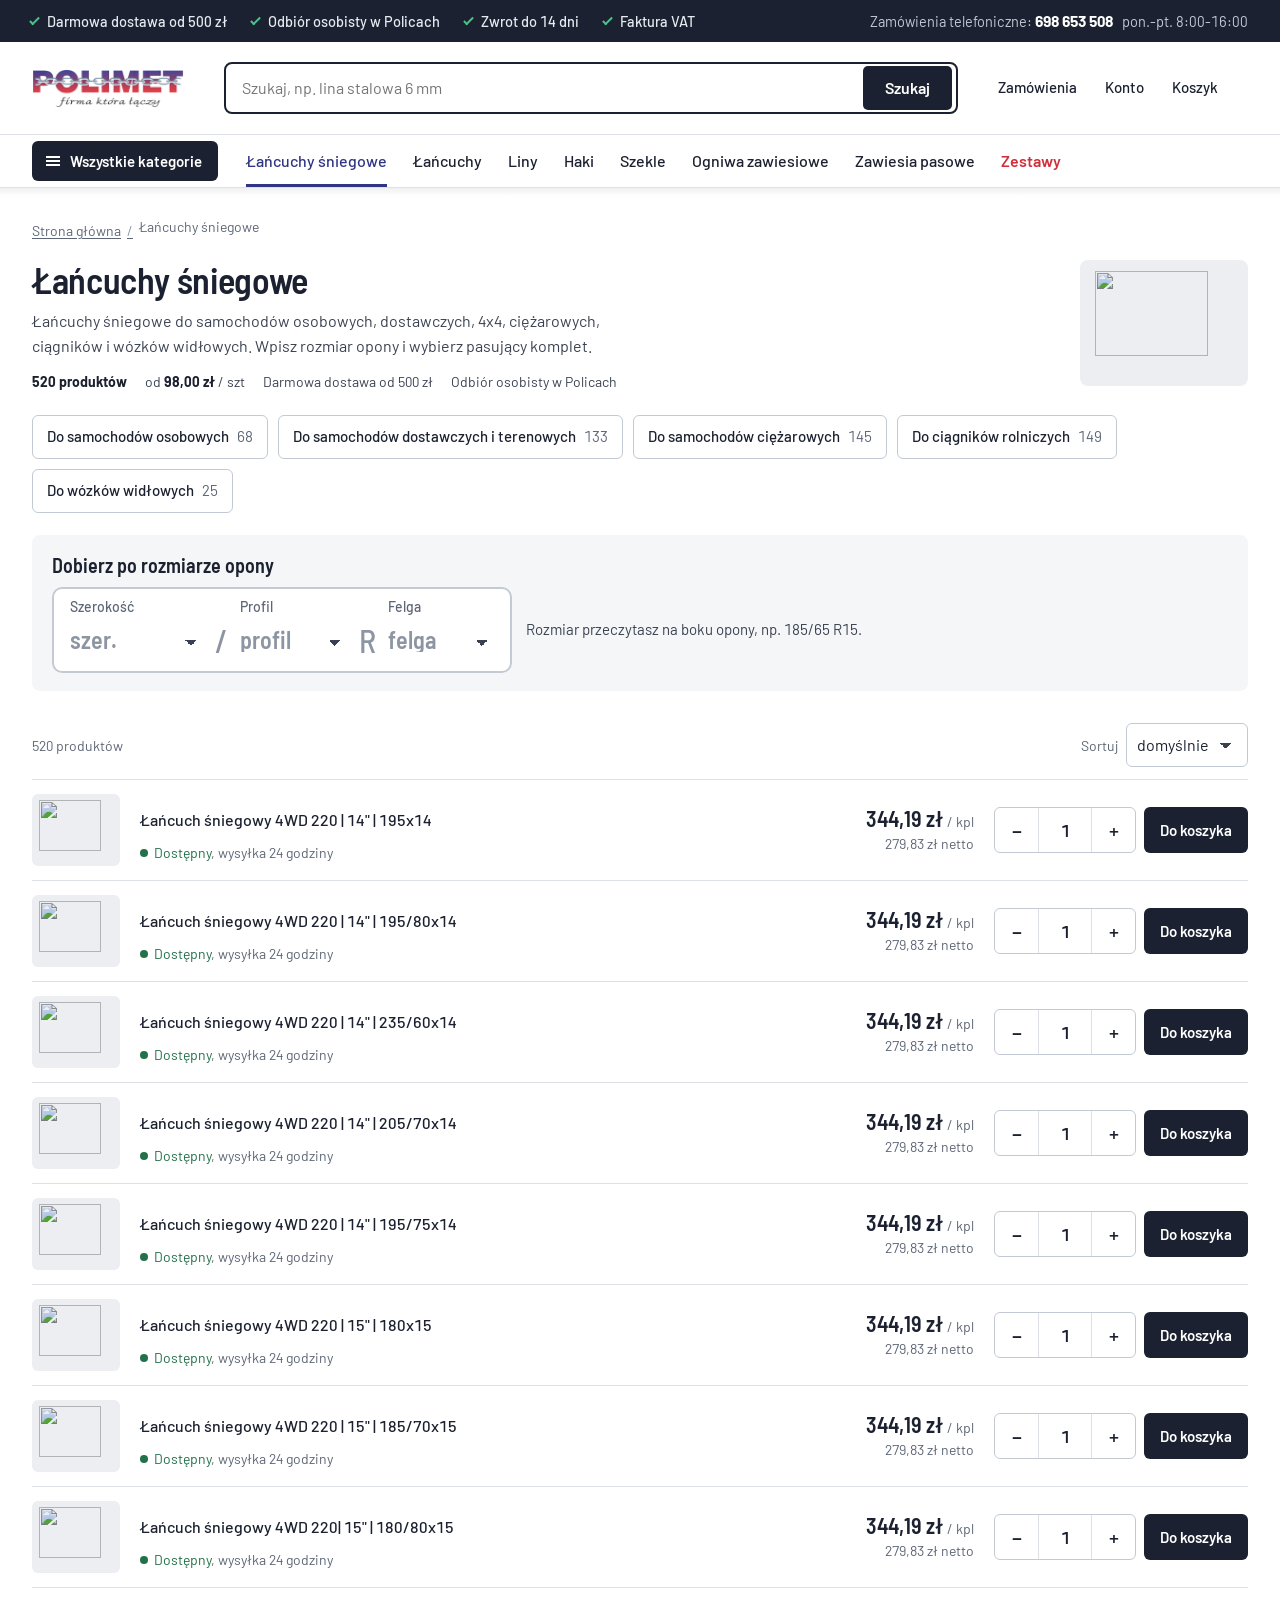
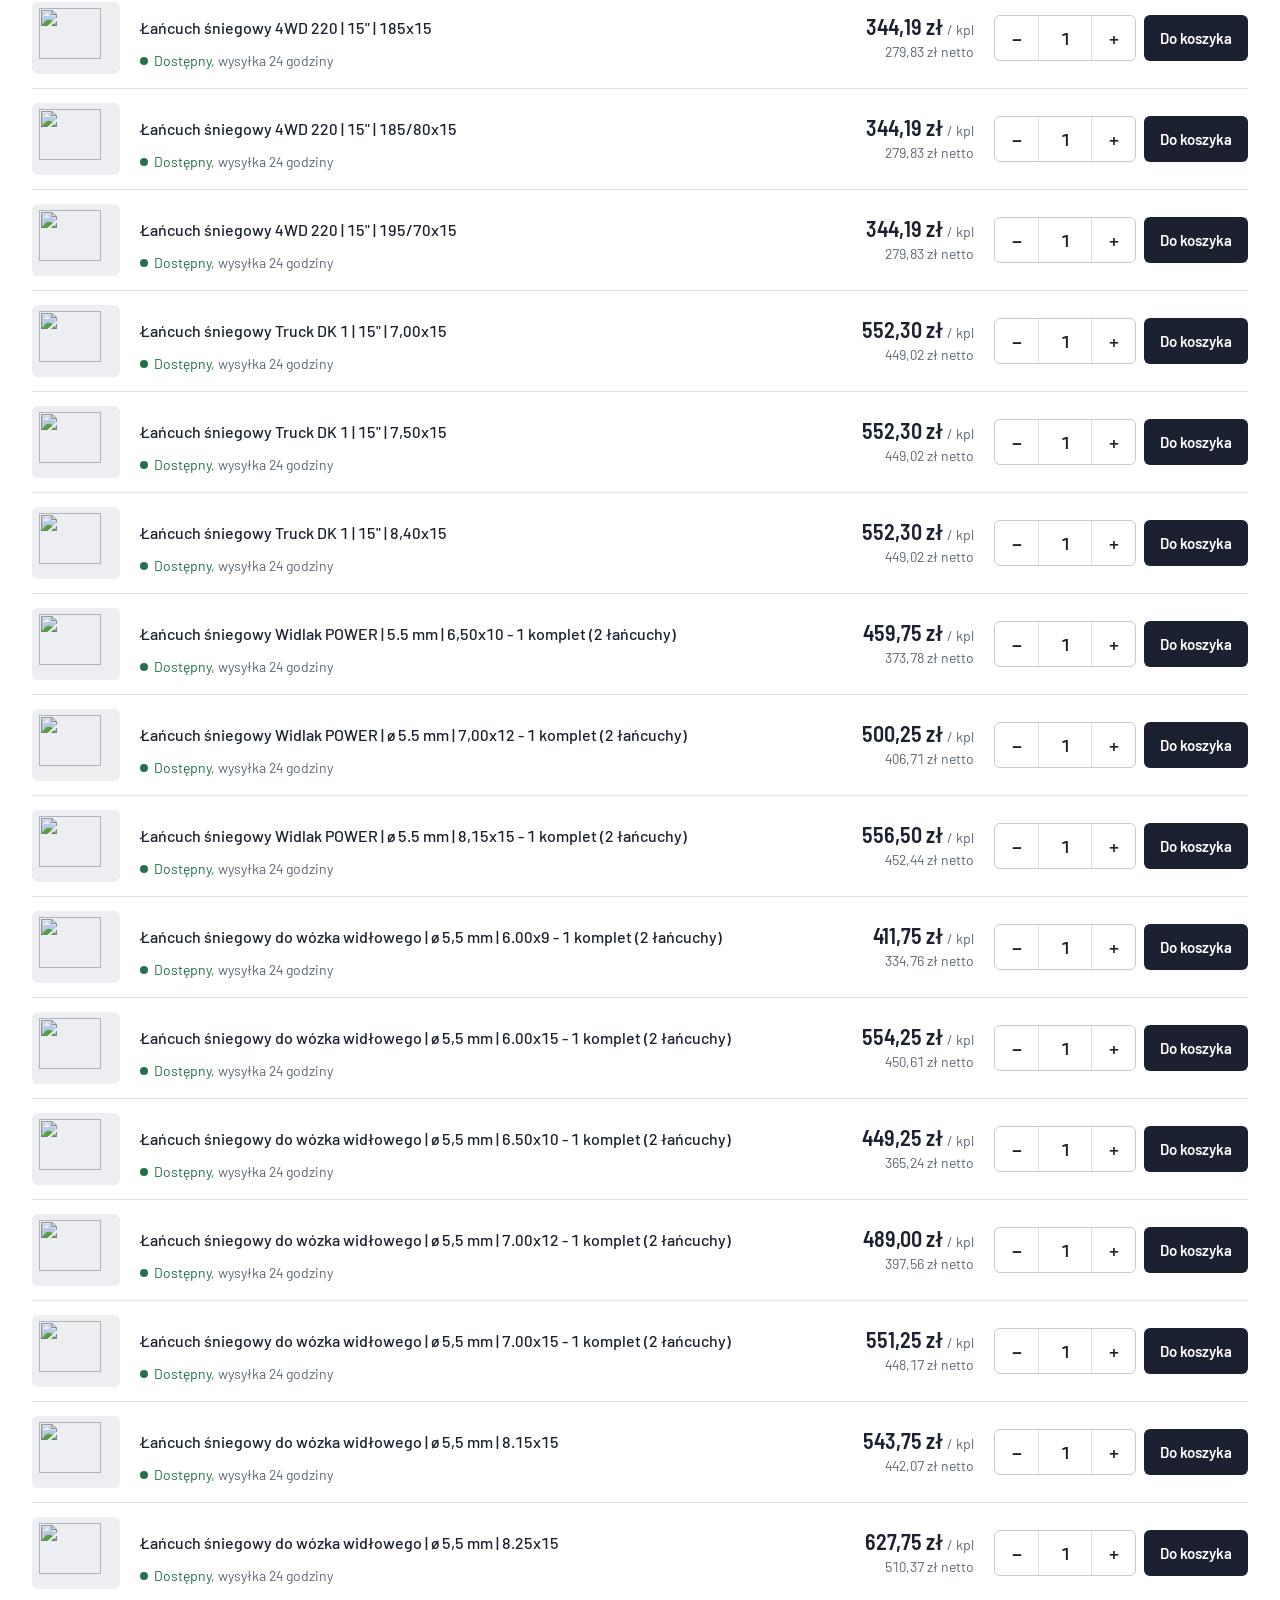
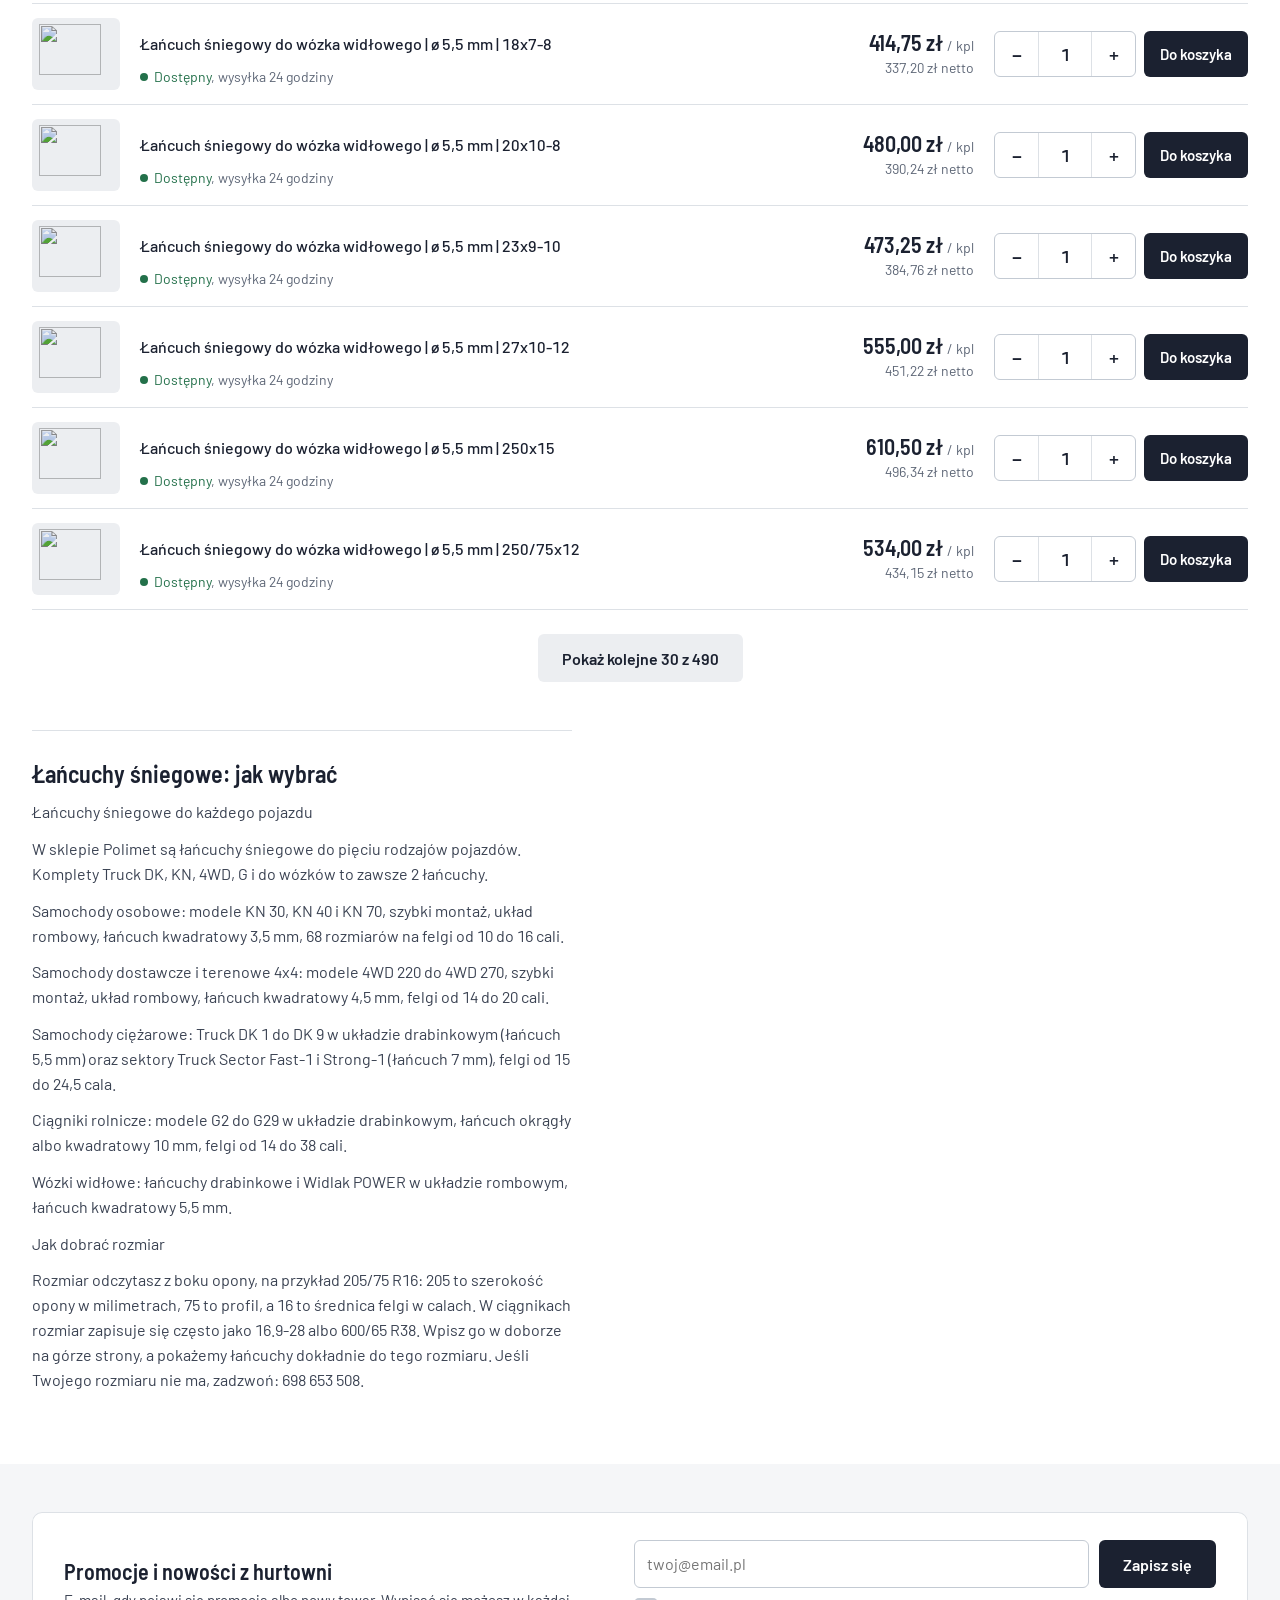
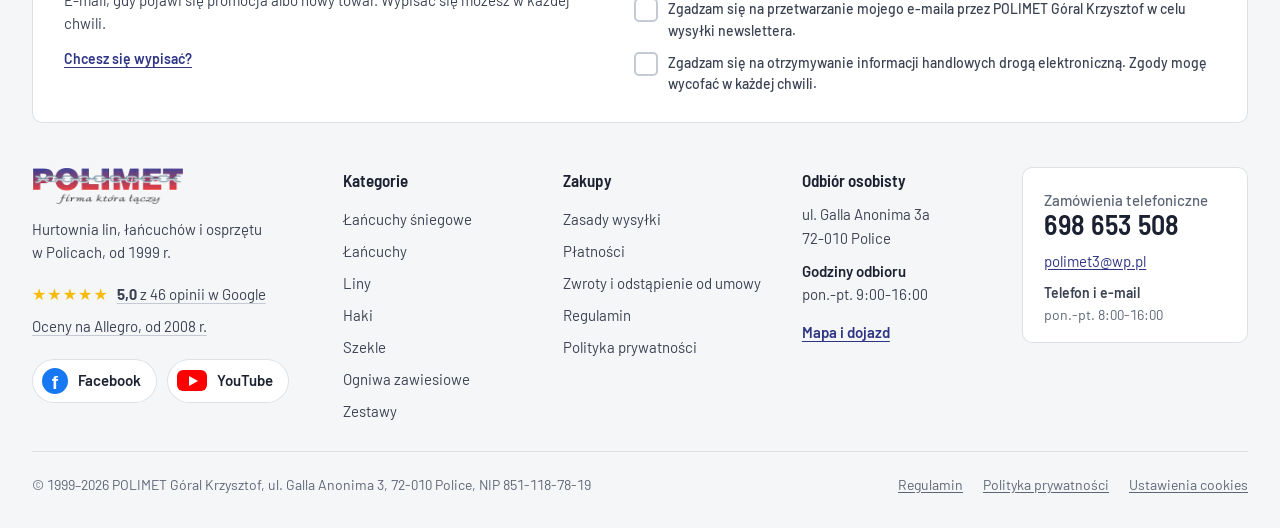
==== kategoria.html @ e0f2eef9 "Projekt nowego wyglądu sklep-polimet.pl do akceptacji" ====
<!doctype html>
<html lang="pl">
<head>
<meta charset="utf-8">
<meta name="viewport" content="width=device-width, initial-scale=1">
<title>Kategoria | Polimet</title>
<meta name="description" content="Kategoria produktów.">
<meta name="robots" content="noindex">
<link rel="preconnect" href="https://fonts.googleapis.com">
<link rel="preconnect" href="https://fonts.gstatic.com" crossorigin>
<link href="https://fonts.googleapis.com/css2?family=Barlow:wght@400;500;600&family=Barlow+Semi+Condensed:wght@500;600&display=swap" rel="stylesheet">
<link rel="stylesheet" href="css/styl.css">
<link rel="icon" href="data:,">
<script src="dane/dane.js"></script>
<script src="dane/opinie.js"></script>
<script src="js/app.js"></script>
</head>
<body class="str-kategoria">
<a class="pomin" href="#tresc">Przejdź do treści</a>
<header class="gora">
<div class="pasek">
  <div class="w pasek__w">
    <ul class="pasek__lista">
      <li>Darmowa dostawa od 500 zł</li>
      <li>Odbiór osobisty w Policach</li>
      <li>Zwrot do 14 dni</li>
      <li>Faktura VAT</li>
    </ul>
    <p class="pasek__tel">Zamówienia telefoniczne: <a href="tel:+48698653508">698 653 508</a> <span>pon.-pt. 8:00-16:00</span></p>
  </div>
</div>
<div class="naglowek">
  <div class="w naglowek__w">
    <a class="logo" href="index.html"><img src="img/logo-polimet.png" alt="Polimet, sklep z Polic" width="152" height="40"></a>
    <form class="szukaj" action="szukaj.html" role="search">
      <label class="ukryte" for="q">Szukaj w sklepie</label>
      <input id="q" name="q" type="search" placeholder="Szukaj, np. lina stalowa 6 mm" autocomplete="off"
        role="combobox" aria-autocomplete="list" aria-expanded="false" aria-controls="podpowiedzi">
      <button type="submit">Szukaj</button>
      <div class="podp" id="podpowiedzi" role="listbox" aria-label="Podpowiedzi" hidden></div>
    </form>
    <nav class="akcje" aria-label="Konto i koszyk">
      <a class="akcje__tel" href="tel:+48698653508">Zadzwoń</a>
      <a href="#" data-demo>Zamówienia</a>
      <a href="#" data-demo>Konto</a>
      <a class="akcje__kosz" href="koszyk.html">Koszyk <span class="licznik" data-licznik hidden>0</span><span class="akcje__suma" data-suma></span></a>
    </nav>
    <button class="menu-przycisk" type="button" aria-expanded="false" aria-controls="menu">Kategorie</button>
  </div>
</div>
<nav class="katpasek" aria-label="Najważniejsze kategorie"><div class="w katpasek__w"><button class="katpasek__wsz" type="button" aria-expanded="false" aria-controls="menu">Wszystkie kategorie</button><ul><li><a href="kategoria.html?id=22" data-kat="22">Łańcuchy śniegowe</a></li><li><a href="kategoria.html?id=1" data-kat="1">Łańcuchy</a></li><li><a href="kategoria.html?id=9" data-kat="9">Liny</a></li><li><a href="kategoria.html?id=16" data-kat="16">Haki</a></li><li><a href="kategoria.html?id=18" data-kat="18">Szekle</a></li><li><a href="kategoria.html?id=28" data-kat="28">Ogniwa zawiesiowe</a></li><li><a href="kategoria.html?id=107" data-kat="107">Zawiesia pasowe</a></li><li><a class="katpasek__zest" href="zestawy.html" data-zestawy>Zestawy</a></li></ul></div></nav>
</header>
<div class="w uklad">
  <nav class="menu" id="menu" aria-label="Kategorie produktów">
    <p class="menu__tytul">Kategorie</p>
    <ul><li><a href="kategoria.html?id=17" data-kat="17">Bloczki linowe</a></li><li><a href="kategoria.html?id=16" data-kat="16">Haki</a></li><li><a href="kategoria.html?id=30" data-kat="30">Karabińczyki</a></li><li><a href="kategoria.html?id=31" data-kat="31">Kausze</a></li><li><a href="kategoria.html?id=42" data-kat="42">Krętliki</a></li><li><a href="kategoria.html?id=9" data-kat="9">Liny</a></li><li><a href="kategoria.html?id=102" data-kat="102">Liny polipropylenowe</a></li><li><a href="kategoria.html?id=1" data-kat="1">Łańcuchy</a></li><li><a href="kategoria.html?id=22" data-kat="22">Łańcuchy śniegowe</a></li><li><a href="kategoria.html?id=41" data-kat="41">Naciągi i napinacze transportowe</a></li><li><a href="kategoria.html?id=114" data-kat="114">Nakrętki i podkładki</a></li><li><a href="kategoria.html?id=64" data-kat="64">Obejmy do huśtawek</a></li><li><a href="kategoria.html?id=29" data-kat="29">Odciągi łańcuchowe</a></li><li><a href="kategoria.html?id=28" data-kat="28">Ogniwa zawiesiowe</a></li><li><a href="kategoria.html?id=53" data-kat="53">Okrętki</a></li><li><a href="kategoria.html?id=108" data-kat="108">Pasy do mocowania ładunków</a></li><li><a href="kategoria.html?id=62" data-kat="62">Spinacze</a></li><li><a href="kategoria.html?id=18" data-kat="18">Szekle</a></li><li><a href="kategoria.html?id=45" data-kat="45">Śruby i nakrętki z uchem</a></li><li><a href="kategoria.html?id=111" data-kat="111">Śruby klasowe</a></li><li><a href="kategoria.html?id=101" data-kat="101">Śruby rzymskie</a></li><li><a href="kategoria.html?id=96" data-kat="96">Tuleje aluminiowe</a></li><li><a href="kategoria.html?id=19" data-kat="19">Zabezpieczenia</a></li><li><a href="kategoria.html?id=20" data-kat="20">Zaciski linowe</a></li><li><a href="kategoria.html?id=107" data-kat="107">Zawiesia pasowe</a></li></ul>
  </nav>
  <main id="tresc" class="glowna">

    <nav class="okr" aria-label="Jesteś tutaj" data-okr></nav>
    <header class="kat-g kat-g--obraz">
      <div><h1 data-h1></h1>
      <p class="kat-g__opis" data-opis-gora></p>
      <p class="kat-g__fakty" data-fakty></p></div>
      <figure class="kat-g__img" data-kat-img hidden></figure>
    </header>
    <ul class="podkat" data-podkat></ul>
    <section class="dobor dobor--kat" data-dobor hidden aria-label="Dobór po rozmiarze opony">
      <p class="dobor__t">Dobierz po rozmiarze opony</p>
      <form class="opona-f opona-f--kat">
        <fieldset class="opona">
            <legend class="ukryte">Rozmiar opony</legend>
            <label class="opona__pole"><span class="opona__et">Szerokość</span><select  data-pole="s"></select></label>
            <span class="opona__sep" aria-hidden="true">/</span>
            <label class="opona__pole"><span class="opona__et">Profil</span><select  data-pole="p"></select></label>
            <span class="opona__sep" aria-hidden="true">R</span>
            <label class="opona__pole"><span class="opona__et">Felga</span><select  data-pole="f"></select></label>
          </fieldset>
        <div class="opona__wynik"><p data-dobor-ile aria-live="polite"></p><button class="btn btn--c" type="button" data-dobor-czysc hidden>Wyczyść rozmiar</button></div>
      </form>
    </section>
    <section class="filtry" data-filtry hidden aria-label="Filtry"></section>
    <div class="narzedzia">
      <p data-ile></p>
      <label>Sortuj <select data-sort>
        <option value="">domyślnie</option><option value="c">cena rosnąco</option><option value="-c">cena malejąco</option><option value="n">nazwa A-Z</option>
      </select></label>
    </div>
    <ul class="wiersze" data-lista></ul>
    <p class="wiecej" data-wiecej hidden><button class="btn btn--c" type="button">Pokaż więcej produktów</button></p>
    <section class="kat-opis" data-opis-dol hidden></section>

  </main>
</div>
<div class="pasek-koszyka" data-pasek-koszyka role="region" aria-label="Szybki zakup" hidden></div>
<script>PMstart();</script>
<footer class="stopka">
  <div class="w">
    <form class="nl" data-newsletter data-tryb="zapisz" novalidate>
      <div class="nl__t"><p class="nl__h">Promocje i nowości z hurtowni</p><p data-nl-opis>E-mail, gdy pojawi się promocja albo nowy towar. Wypisać się możesz w każdej chwili.</p>
        <button class="nl__tryb" type="button" data-nl-tryb>Chcesz się wypisać?</button></div>
      <div class="nl__f"><label class="ukryte" for="nl-email">Adres e-mail</label><input id="nl-email" type="email" name="email" autocomplete="email" placeholder="twoj@email.pl" required><button class="btn btn--s" type="submit">Zapisz się</button>
      <label class="nl__zg"><input type="checkbox" name="zgoda_newsletter_marketing" value="1" required><span>Zgadzam się na przetwarzanie mojego e-maila przez POLIMET Góral Krzysztof w celu wysyłki newslettera.</span></label>
      <label class="nl__zg"><input type="checkbox" name="zgoda_newsletter_info_handlowa" value="1" required><span>Zgadzam się na otrzymywanie informacji handlowych drogą elektroniczną. Zgody mogę wycofać w każdej chwili.</span></label>
      <p class="nl__wynik" data-nl-wynik role="status"></p></div>
    </form>
    <div class="stopka__w">
      <div class="stopka__firma">
        <img src="img/logo-polimet.png" alt="Polimet" width="152" height="40">
        <p>Hurtownia lin, łańcuchów i osprzętu w Policach, od 1999 r.</p>
        <a class="stopka__oc" href="https://www.google.com/maps?cid=14561847575084938255"><span class="op-gw" aria-hidden="true">★★★★★</span><span><b>5,0</b> z 46 opinii w Google</span></a>
        <a class="stopka__oc" href="https://allegro.pl/uzytkownik/polimet-police/oceny"><span>Oceny na Allegro, od 2008 r.</span></a>
        <ul class="social" aria-label="Polimet w mediach społecznościowych">
          <li><a class="social__a social__a--fb" href="https://www.facebook.com/Polimet1" target="_blank" rel="noopener"><span class="social__ik" aria-hidden="true">f</span>Facebook</a></li>
          <li><a class="social__a social__a--yt" href="https://www.youtube.com/channel/UCraJZ-bznx1qrCGjzczqj8Q" target="_blank" rel="noopener"><span class="social__ik" aria-hidden="true"></span>YouTube</a></li>
        </ul>
      </div>
      <nav class="stopka__kol" aria-label="Kategorie w stopce">
        <p class="stopka__tytul">Kategorie</p>
        <ul><li><a href="kategoria.html?id=22">Łańcuchy śniegowe</a></li><li><a href="kategoria.html?id=1">Łańcuchy</a></li><li><a href="kategoria.html?id=9">Liny</a></li><li><a href="kategoria.html?id=16">Haki</a></li><li><a href="kategoria.html?id=18">Szekle</a></li><li><a href="kategoria.html?id=28">Ogniwa zawiesiowe</a></li><li><a href="zestawy.html">Zestawy</a></li></ul>
      </nav>
      <nav class="stopka__kol" aria-label="Informacje o zakupach">
        <p class="stopka__tytul">Zakupy</p>
        <ul><li><a href="strona.html?id=16">Zasady wysyłki</a></li><li><a href="strona.html?id=19">Płatności</a></li>
        <li><a href="strona.html?id=22">Zwroty i odstąpienie od umowy</a></li><li><a href="#" data-demo>Regulamin</a></li><li><a href="#" data-demo>Polityka prywatności</a></li></ul>
      </nav>
      <div class="stopka__kol">
        <p class="stopka__tytul">Odbiór osobisty</p>
        <p>ul. Galla Anonima 3a<br>72-010 Police</p>
        <p><span class="stopka__et">Godziny odbioru</span><br>pon.-pt. 9:00-16:00</p>
        <p><a class="stopka__mapa" href="https://www.google.com/maps?cid=14561847575084938255">Mapa i dojazd</a></p>
      </div>
      <div class="stopka__kontakt">
        <p class="stopka__tytul">Zamówienia telefoniczne</p>
        <a class="stopka__tel" href="tel:+48698653508">698 653 508</a>
        <a class="stopka__mail" href="mailto:polimet3@wp.pl">polimet3@wp.pl</a>
        <p><span class="stopka__et">Telefon i e-mail</span><br><span class="nw">pon.-pt. 8:00-16:00</span></p>
      </div>
    </div>
    <div class="stopka__dol">
      <p>© 1999–2026 POLIMET Góral Krzysztof, ul. Galla Anonima 3, 72-010 Police, NIP 851-118-78-19</p>
      <ul><li><a href="#" data-demo>Regulamin</a></li><li><a href="#" data-demo>Polityka prywatności</a></li><li><a href="#" data-demo>Ustawienia cookies</a></li></ul>
    </div>
  </div>
</footer>
</body>
</html>
---- css/styl.css ----
/* Polimet: projekt nowego wyglądu (8.11.2026). Kierunek z projektu 3.11: stal, indygo i czerwień z logo, Barlow. */
/* zapasowe kroje z metrykami Barlow (zmierzone canvas measureText 8.11: Barlow/Arial 0,947 na zdaniach, Semi Condensed 600/Arial 0,8107,
   asc 100 / desc 20): tekst nie zmienia szerokości przy podmianie fontu (CLS) */
@font-face{font-family:'Barlow Zapas';src:local('Arial'),local('Helvetica');size-adjust:94.7%;ascent-override:105.6%;descent-override:21.1%;line-gap-override:0%}
@font-face{font-family:'Barlow Semi Zapas';src:local('Arial Bold'),local('Arial'),local('Helvetica');font-weight:500 700;size-adjust:81.07%;ascent-override:123.35%;descent-override:24.67%;line-gap-override:0%}
:root{
  --stal:#1b2130;--grafit:#3a4252;--szary:#5d6676;--szary2:#8d95a3;
  --cynk:#eceef1;--cynk2:#f5f6f8;--rysa:#dde1e6;--pole:#c3cad3;
  --indygo:#2f3584;--indygo2:#e9eaf5;--czerwien:#cf2f3b;--ok:#23704a;
  --f:'Barlow','Barlow Zapas',system-ui,sans-serif;--t:'Barlow Semi Condensed','Barlow Semi Zapas','Barlow',sans-serif;
  --szer:1280px;--r:6px;
}
*,*::before,*::after{box-sizing:border-box}
[hidden]:not(.licznik){display:none!important}
html{-webkit-text-size-adjust:100%}
body{margin:0;background:#fff;color:var(--stal);font:16px/1.55 var(--f);font-variant-numeric:tabular-nums}
img{max-width:100%;height:auto;display:block}
a{color:var(--indygo);text-underline-offset:2px}
h1,h2,h3,p,ul,ol,figure{margin:0}
ul,ol{padding:0;list-style:none}
button,input,select,textarea{font:inherit;color:inherit}
:focus-visible{outline:3px solid var(--indygo);outline-offset:2px}
.ukryte{position:absolute;width:1px;height:1px;overflow:hidden;clip:rect(0 0 0 0);white-space:nowrap}
.pomin{position:absolute;left:-9999px;top:8px;background:var(--stal);color:#fff;padding:10px 14px;border-radius:var(--r);z-index:30}
.pomin:focus{left:16px}
.w{max-width:var(--szer);margin:0 auto;padding:0 32px}

/* przyciski i pola */
.btn{display:inline-flex;align-items:center;justify-content:center;gap:8px;min-height:48px;padding:0 24px;border:0;border-radius:var(--r);
  font-weight:600;font-size:16px;line-height:1.2;text-decoration:none;cursor:pointer;white-space:nowrap}
.btn--k{background:var(--czerwien);color:#fff}
.btn--s{background:var(--stal);color:#fff}
.btn--c{background:var(--cynk);color:var(--stal)}
.btn--szer{width:100%}
.btn[disabled]{opacity:.5;cursor:not-allowed}
select,input[type=text],input[type=email],input[type=tel],input[type=number],input[type=search],textarea{
  width:100%;min-height:46px;padding:10px 12px;border:1px solid var(--pole);border-radius:var(--r);background:#fff}
textarea{min-height:96px;resize:vertical}
label{display:block;font-size:14px;font-weight:500;color:var(--grafit)}
label > select,label > input,label > textarea{margin-top:6px;color:var(--stal);font-size:16px;font-weight:400}
.h2{font:600 30px/1.1 var(--t);letter-spacing:-.005em}
.cena{font:600 22px/1.1 var(--t);white-space:nowrap}
.cena small{font:400 14px var(--f);color:var(--szary);margin-left:4px}

/* pasek informacji */
.pasek{background:var(--cynk2);font-size:14px;color:var(--szary)}
.pasek__w{display:flex;justify-content:space-between;gap:24px;padding-top:9px;padding-bottom:9px}
.pasek__lista{display:flex;gap:28px}
.pasek__lista li:first-child::before{content:"";display:inline-block;width:7px;height:7px;margin-right:8px;border-radius:50%;background:var(--ok);vertical-align:1px}
.pasek__tel a{color:var(--stal);font-weight:600;text-decoration:none}
.pasek__tel span{margin-left:6px}

/* nagłówek */
.naglowek{border-bottom:1px solid var(--rysa)}
.naglowek__w{display:grid;grid-template-columns:auto 1fr auto;gap:40px;align-items:center;padding-top:20px;padding-bottom:20px}
.logo img{width:152px;height:auto}
.szukaj{position:relative;display:flex;align-items:center;height:52px;padding:4px;border:2px solid var(--stal);border-radius:8px}
.szukaj input{flex:1;border:0;min-height:44px;padding:0 12px;background:transparent}
.szukaj input:focus-visible{outline:3px solid var(--indygo);outline-offset:0;border-radius:4px}
.szukaj:focus-within{border-color:var(--indygo)}
.szukaj button{height:44px;padding:0 22px;border:0;border-radius:5px;background:var(--stal);color:#fff;font-weight:600;cursor:pointer}
.akcje{display:flex;gap:28px;align-items:center;font-size:15px;font-weight:500}
.akcje a{display:inline-flex;align-items:center;min-height:44px;color:var(--stal);text-decoration:none}
.akcje__kosz{display:inline-flex;align-items:center;gap:8px}
.akcje__suma{font-weight:600;font-variant-numeric:tabular-nums}
.akcje__suma:empty{display:none}
.licznik[hidden]{display:inline-grid;visibility:hidden}
.licznik{display:inline-grid;place-items:center;min-width:22px;height:22px;padding:0 6px;border-radius:11px;background:var(--czerwien);color:#fff;font-size:12px;font-weight:600}
.menu-przycisk{display:none}
.akcje .akcje__tel{display:none}

/* układ z menu kategorii */
.uklad{display:grid;grid-template-columns:232px 1fr;gap:44px;padding-top:32px;padding-bottom:72px}
.bez-menu .uklad{grid-template-columns:1fr}
.bez-menu .menu,.bez-menu .menu-przycisk{display:none!important}
.menu__tytul{font:600 20px var(--t);margin-bottom:10px}
.menu li a{display:block;padding:8px 0;border-bottom:1px solid var(--rysa);color:var(--grafit);text-decoration:none;font-size:15px;line-height:1.3}
.menu li a[aria-current]{color:var(--indygo);font-weight:600}
.glowna{min-width:0}

/* strona główna */
.dobor{margin-top:32px;padding:24px;border-radius:8px;background:var(--cynk2)}
.dobor__t{font:600 22px/1.2 var(--t);margin-bottom:16px}
.dobor__pom{margin-top:12px;font-size:14px;color:var(--szary)}
.dobor--kat{margin:0 0 20px;padding:16px 20px}
.sek{margin-top:56px}
.sek .h2{margin-bottom:22px}
.sek__g{display:flex;justify-content:space-between;align-items:baseline}
.kafle{display:grid;grid-template-columns:repeat(4,1fr);gap:20px}
.kafel{display:block;color:var(--stal);text-decoration:none}
.kafel__img{display:grid;place-items:center;aspect-ratio:4/3;border-radius:var(--r);background:var(--cynk);overflow:hidden}
.kafel__img img{width:76%;height:76%;object-fit:contain;mix-blend-mode:multiply}
.kafel b{display:block;margin-top:10px;font-weight:600;line-height:1.3}
.kafel span{font-size:14px;color:var(--szary)}

/* karty produktów (polecane) */
.karty{display:grid;grid-template-columns:repeat(3,1fr);gap:24px}
.kp{display:flex;flex-direction:column;height:100%}
.kp__img{display:grid;place-items:center;aspect-ratio:4/3;border-radius:var(--r);background:var(--cynk);overflow:hidden}
.kp__img img{width:76%;height:76%;object-fit:contain;mix-blend-mode:multiply}
.kp__kat{margin-top:12px;font-size:14px;color:var(--szary)}
.kp__n{display:block;margin-top:2px;color:var(--stal);font-weight:500;line-height:1.35;text-decoration:none}
.kp__dol{display:flex;justify-content:space-between;align-items:center;gap:12px;margin-top:auto;padding-top:14px}
.kp .btn{min-height:44px;padding:0 16px;font-size:15px}

/* okruszki, nagłówek kategorii */
.okr{display:flex;flex-wrap:wrap;gap:6px;margin-bottom:14px;font-size:14px;color:var(--szary)}
.okr a{display:inline-block;padding:4px 0;color:var(--szary)}
.okr > *:not(:last-child)::after{content:"/";margin-left:6px;color:var(--szary2)}
.kat-g h1{font:600 36px/1.1 var(--t);letter-spacing:-.01em}
.kat-g__opis{margin-top:10px;color:var(--grafit);max-width:66ch}
.podkat{display:flex;flex-wrap:wrap;gap:10px;margin:22px 0}
.podkat a{display:inline-flex;align-items:center;gap:8px;min-height:44px;padding:0 14px;border:1px solid var(--pole);border-radius:var(--r);color:var(--stal);text-decoration:none;font-size:15px;font-weight:500}
.podkat a span{color:var(--szary);font-weight:400}
.podkat a[aria-current]{background:var(--stal);border-color:var(--stal);color:#fff}
.podkat a[aria-current] span{color:#c9ced8}
.narzedzia{display:flex;justify-content:space-between;align-items:center;gap:16px;padding:12px 0;border-bottom:1px solid var(--rysa);font-size:14px;color:var(--szary)}
.narzedzia label{display:flex;align-items:center;gap:8px;font-weight:400;color:var(--szary)}
.narzedzia select{width:auto;min-height:44px;margin:0;padding:6px 10px;font-size:16px}

/* lista produktów w wierszach: zdjęcie, nazwa, cena, ilość, koszyk */
.wiersz{display:grid;grid-template-columns:88px 1fr auto auto;gap:20px;align-items:center;padding:14px 0;border-bottom:1px solid var(--rysa)}
.wiersz__img{display:grid;place-items:center;width:88px;height:72px;border-radius:var(--r);background:var(--cynk);overflow:hidden}
.wiersz__img img{width:84%;height:84%;object-fit:contain;mix-blend-mode:multiply}
.wiersz__n{display:flex;align-items:center;min-height:44px;padding:0;color:var(--stal);font-weight:500;line-height:1.35;text-decoration:none}
.wiersz__m{margin-top:0;font-size:14px;color:var(--szary)}
.wiersz__m .ok{color:var(--ok)}
.w-kosz{display:block;font-size:14px;font-weight:600;color:var(--indygo)}
.w-kosz:empty{display:none}
.wiersz__c{text-align:right}
.wiersz__c .netto{display:block;font-size:14px;color:var(--szary)}
.dodaj{display:flex;gap:8px}
.dodaj input{width:72px;min-height:42px;text-align:center}
.dodaj .btn{min-height:44px;padding:0 16px;font-size:15px}
.pusto{padding:40px 0;color:var(--grafit)}
.pusto--duze{max-width:640px;padding:48px 0 80px}
.pusto--duze h1{margin-bottom:12px;line-height:1.15}
.pusto--duze a[href^="tel"]{white-space:nowrap}
.pusto--duze p{color:var(--grafit)}
.pusto--duze p + p{margin-top:24px}
.wiecej{margin-top:24px;text-align:center}
.kat-opis{margin-top:48px;padding-top:28px;border-top:1px solid var(--rysa);color:var(--grafit);max-width:60ch}
.kat-opis h2{font:600 24px var(--t);color:var(--stal);margin-bottom:12px}
.kat-opis p+p{margin-top:12px}

/* karta produktu */
.karta{display:grid;grid-template-columns:minmax(0,1fr) 380px;grid-template-areas:'t k' 'i k' 'd k';column-gap:48px;align-items:start}
.karta__tyt{grid-area:t}
.karta__img{grid-area:i;margin-top:20px}
.karta__det{grid-area:d}
.karta__rozm{margin-top:56px}
.karta .kup{grid-area:k;grid-row:1/4}
.karta__img{display:grid;place-items:center;aspect-ratio:1;border-radius:8px;background:var(--cynk);overflow:hidden}
.karta__img img{width:80%;height:80%;object-fit:contain;mix-blend-mode:multiply}
.karta h1{font:600 32px/1.12 var(--t);letter-spacing:-.005em}
.karta__kod{margin-top:6px;font-size:14px;color:var(--szary)}
.kup{position:sticky;top:20px;padding:24px;border:1px solid var(--rysa);border-radius:8px}
.kup .cena{font-size:34px}
.kup__netto{margin-top:2px;font-size:14px;color:var(--szary)}
.kup__dost{margin-top:14px;font-size:15px}
.kup__dost .ok{color:var(--ok);font-weight:600}
.kup__ilosc{display:grid;grid-template-columns:120px 1fr;gap:10px;margin-top:18px}
.kup__ilosc input{text-align:center;min-height:52px;font-size:18px}
.kup__ilosc .btn{min-height:52px}
.kup__info{margin-top:20px;border-top:1px solid var(--rysa)}
.kup__info li{padding:12px 0;border-bottom:1px solid var(--rysa);font-size:14px;color:var(--grafit)}
.kup__info b{display:block;color:var(--stal);font-size:15px}
.dodano{margin-top:12px;padding:10px 12px;border-radius:var(--r);background:#e7f2ec;color:var(--ok);font-size:14px;font-weight:500}
.dodano a{color:var(--ok);font-weight:600}
.blok{margin-top:36px}
.blok h2{font:600 24px var(--t);margin-bottom:14px}
.param{width:100%;border-collapse:collapse;font-size:15px}
.param th,.param td{padding:10px 12px;border-bottom:1px solid var(--rysa);text-align:left;vertical-align:top}
.param th{width:40%;font-weight:500;color:var(--szary);background:var(--cynk2)}
.opis p{max-width:60ch}
.opis p+p{margin-top:10px}
.rozm{width:100%;border-collapse:collapse;font-size:15px}
.rozm th{padding:8px 12px;text-align:left;font-size:14px;font-weight:500;color:var(--szary);border-bottom:1px solid var(--rysa)}
.rozm td{padding:10px 12px;border-bottom:1px solid var(--rysa)}
.rozm td a{display:inline-flex;align-items:center;min-height:44px}
.rozm td:last-child,.rozm th:last-child{text-align:right;white-space:nowrap}
.rozm tr[aria-current] td{background:var(--indygo2);font-weight:600}

/* koszyk i zamówienie */
.koszyk,.zam{display:grid;grid-template-columns:minmax(0,1fr) 380px;gap:40px;align-items:start;margin-top:24px}
.poz{display:grid;grid-template-columns:88px 1fr auto auto auto;gap:18px;align-items:center;padding:16px 0;border-bottom:1px solid var(--rysa)}
.poz:first-child{border-top:1px solid var(--rysa)}
.poz input{width:76px;text-align:center}
.poz__usun{min-height:44px;border:0;background:none;color:var(--szary);text-decoration:underline;cursor:pointer;font-size:14px;padding:8px}
.podsum{padding:24px;border-radius:8px;background:var(--cynk2)}
.podsum h2{font:600 22px var(--t);margin-bottom:14px}
.podsum dl{display:grid;grid-template-columns:1fr auto;gap:8px 0;font-size:15px}
.podsum dd{padding-left:16px}
.podsum dt{color:var(--grafit)}
.podsum dd{margin:0;text-align:right;white-space:nowrap}
.podsum .razem{padding-top:12px;margin-top:4px;border-top:1px solid var(--pole);font-weight:600;font-size:18px}
.podsum .btn{margin-top:18px}
.zam-skrot{display:none}
@media (max-width:1080px){
  .zam{row-gap:28px}
  .zam-skrot{display:block;border:1px solid var(--rysa);border-radius:8px;background:var(--cynk2)}
  .zam-skrot summary{display:flex;justify-content:space-between;align-items:center;gap:12px;min-height:52px;padding:0 16px;cursor:pointer;list-style:none}
  .zam-skrot summary::-webkit-details-marker{display:none}
  .zam-skrot summary b{font-size:18px}
  .zam-skrot__pokaz{font-size:14px;color:var(--indygo);font-weight:600;text-decoration:underline;text-underline-offset:2px}
  .zam-skrot__pokaz::after{content:", pokaż"}
  .zam-skrot[open] .zam-skrot__pokaz::after{content:", ukryj"}
  .zam-skrot ul{margin:0;padding:4px 16px 0;list-style:none;border-top:1px solid var(--rysa)}
  .zam-skrot li{display:flex;justify-content:space-between;gap:16px;padding:10px 0;font-size:15px;color:var(--grafit)}
  .zam-skrot li b{white-space:nowrap;color:var(--stal)}
  .zam-skrot > a{display:inline-block;padding:8px 16px 14px;font-size:14px}
}
.prog{margin-top:12px;font-size:14px;color:var(--grafit)}
.prog a{display:inline-flex;align-items:center;min-height:44px}
.wybor{margin-top:24px;border:0;padding:0}
.wybor legend{font:600 20px var(--t);margin-bottom:10px;padding:0}
.opcja{display:flex;align-items:flex-start;gap:12px;padding:14px 16px;border:1px solid var(--pole);border-radius:var(--r);cursor:pointer;font-size:15px;font-weight:400;color:var(--stal)}
.opcja + .opcja{margin-top:8px}
.opcja input{margin-top:4px;accent-color:var(--stal)}
.opcja span{flex:1;min-width:0;overflow-wrap:anywhere}
.opcja small{display:block;color:var(--szary);font-size:14px}
.opcja b{white-space:nowrap}
.opcja:has(input:checked){border-color:var(--stal);box-shadow:inset 0 0 0 1px var(--stal)}
.pola{display:grid;grid-template-columns:1fr 1fr;gap:16px}
.pola .cala{grid-column:1/-1}
.pola small{display:block;margin-top:4px;font-size:14px;font-weight:400;color:var(--szary)}
.przel{display:inline-flex;padding:4px;border-radius:8px;background:var(--cynk);margin-bottom:18px}
.przel label{display:flex;align-items:center;min-height:40px;padding:0 16px;border-radius:6px;cursor:pointer;font-size:15px;color:var(--stal)}
.przel input{position:absolute;opacity:0}
.przel label:has(input:checked){background:#fff;font-weight:600;box-shadow:0 1px 2px rgba(27,33,48,.12)}
.przel label:has(input:focus-visible){outline:3px solid var(--indygo);outline-offset:1px}
.zgoda{display:flex;gap:10px;align-items:flex-start;margin-top:16px;font-size:14px;font-weight:400;color:var(--grafit)}
.zgoda input{margin-top:3px;width:24px;height:24px;flex:none;accent-color:var(--stal)}
.blad{margin-top:6px;color:var(--czerwien);font-size:14px;font-weight:500}
.zam h2{font:600 22px var(--t);margin:28px 0 14px}
.zam h2:first-child{margin-top:0}
.potw{max-width:640px;padding:40px 0}
.potw h1{font:600 36px/1.1 var(--t)}
.potw p{margin-top:12px;color:var(--grafit)}
.potw dl{display:grid;grid-template-columns:auto 1fr;gap:6px 20px;margin-top:20px}
.potw dt{color:var(--szary)}
.potw dd{margin:0;font-weight:500}
.info h1{font:600 34px/1.1 var(--t);margin-bottom:18px}
.info p{color:var(--grafit);max-width:72ch}
.info p+p{margin-top:12px}

/* stopka */
.pasek-koszyka{display:none}

/* tablet */
@media (max-width:1080px){
  .naglowek__w{grid-template-columns:auto 1fr auto;gap:24px}
  .akcje a[data-demo]{display:none}
  .uklad{grid-template-columns:1fr;gap:0}
  .menu{display:none}
  .menu.otwarte{display:block;margin-bottom:24px}
  .menu ul{columns:2;column-gap:32px}
  .menu-przycisk{display:inline-flex;align-items:center;min-height:44px;padding:0 16px;border:1px solid var(--pole);border-radius:var(--r);background:#fff;font-weight:600;cursor:pointer;grid-column:1/-1;justify-self:start}
  .kafle{grid-template-columns:repeat(3,1fr)}
  .koszyk,.zam{grid-template-columns:1fr}
  .karta{grid-template-columns:1fr;grid-template-areas:'t' 'i' 'k' 'd'}
  .karta .kup{grid-row:auto;margin-top:24px}
  .kup{position:static}
  .pasek__lista li:nth-child(n+3){display:none}
}

/* telefon */
@media (max-width:640px){
  .w{padding:0 16px}
  .pasek__w{justify-content:center}
  .pasek__lista li:nth-child(n+2),.pasek__tel{display:none}
  .naglowek__w{grid-template-columns:1fr auto;gap:12px;padding-top:12px;padding-bottom:12px}
  .logo{display:inline-flex;align-items:center;min-height:44px}
  .logo img{width:124px}
  .szukaj{grid-column:1/-1;order:3;height:56px}
  .szukaj button{padding:0 16px}
  .akcje{gap:16px}
  .akcje .akcje__tel{display:inline-flex}
  .menu-przycisk{order:4;width:100%;justify-content:center}
  .menu ul{columns:1}
  .uklad{padding-top:20px;padding-bottom:96px}
  .dobor{padding:18px;margin-left:-4px;margin-right:-4px}
  .h2{font-size:24px}
  .kafle{grid-template-columns:repeat(2,1fr);gap:14px}
  .karty{grid-template-columns:1fr 1fr;gap:16px}
  .kp__dol{flex-direction:column;align-items:flex-start}
  .kp .btn{width:100%}
  .kat-g h1,.karta h1{font-size:28px}
  .wiersz{grid-template-columns:72px 1fr;gap:12px}
  .wiersz__img{width:72px;height:64px}
  .wiersz__c{grid-column:2;text-align:left}
  .wiersz__c .netto{display:inline;margin-left:6px}
  .dodaj{grid-column:2}
  .poz{grid-template-columns:64px 1fr auto;gap:10px 12px}
  .poz .wiersz__img{width:64px;height:56px}
  .poz__ilosc{grid-column:2}
  .poz__suma{grid-column:3;grid-row:2;text-align:right}
  .poz__usun{grid-column:3;grid-row:1;align-self:start}
  .pola{grid-template-columns:1fr}
  .kup{border:0;padding:0}
  .okr > *:not(:nth-last-child(2)){display:none}
  .okr a{display:inline-flex;align-items:center;min-height:44px}
  .okr > :nth-last-child(2)::before{content:"Wróć:";display:inline-block;margin-right:.3em;color:var(--szary)}
  .okr > :nth-last-child(2)::after{content:none}
  .kroki li:not([aria-current]) span{display:none}
  .kroki li:not(:last-child)::after{width:16px}
  .pk-t{font-size:14px;color:var(--szary)}
  .str-koszyk .uklad{padding-bottom:110px}
  .str-produkt .pasek-koszyka:not([hidden]),.str-koszyk .pasek-koszyka:not([hidden]){display:flex;position:fixed;left:0;right:0;bottom:0;z-index:20;align-items:center;justify-content:space-between;gap:12px;
    padding:10px 16px calc(10px + env(safe-area-inset-bottom));background:#fff;box-shadow:0 -1px 0 var(--rysa),0 -8px 24px rgba(27,33,48,.08)}
  .pasek-koszyka .btn{flex:1;max-width:220px}
}
/* zachęta 8.11: górny ekran, sezon, ceny od, dla firm, postęp darmowej dostawy */
.start{display:grid;grid-template-columns:minmax(0,1.15fr) minmax(0,1fr);gap:40px;align-items:center}
.start__haslo{display:flex;align-items:center;gap:10px;font:500 16px var(--f);color:var(--czerwien);margin-bottom:12px}
.start__haslo::before{content:"";width:28px;height:2px;background:var(--czerwien)}
.start h1{font:600 44px/1.06 var(--t);letter-spacing:-.012em;max-width:none}
.start__lead{margin-top:14px;font-size:18px;color:var(--grafit);max-width:52ch}
.start__cta{display:flex;flex-wrap:wrap;gap:12px;margin-top:24px}
.fakty{display:grid;grid-template-columns:repeat(4,1fr);gap:16px;margin-top:32px;padding-top:20px;border-top:1px solid var(--rysa)}
.fakty li{font-size:14px;line-height:1.35;color:var(--szary)}
.fakty b{display:block;font:600 24px/1.1 var(--t);color:var(--stal);margin-bottom:4px}
.start__kafle{display:grid;grid-template-columns:1fr 1fr;gap:12px}
.start__kafel{display:block;padding:12px 12px 14px;border-radius:8px;background:var(--cynk2);color:var(--stal);text-decoration:none}
.start__img{display:grid;place-items:center;aspect-ratio:4/3;border-radius:6px;background:#fff;overflow:hidden}
.start__img img{width:80%;height:80%;object-fit:contain}
.start__kafel b{display:block;margin-top:10px;font:600 18px/1.2 var(--t)}
.start__kafel span{font-size:14px;color:var(--grafit)}
.sezon{display:grid;grid-template-columns:minmax(0,1fr) 260px;gap:32px;align-items:center;margin-top:48px;padding:32px;border-radius:10px;background:var(--stal);color:#fff}
.sezon__kiedy{font-size:15px;font-weight:500;color:#aab3c5}
.sezon h2{margin-top:4px;font:600 32px/1.1 var(--t);letter-spacing:-.005em}
.sezon__tekst > p{margin-top:8px;color:#d3d8e2;max-width:58ch}
.sezon label{color:#d3d8e2}
.sezon__pom{font-size:14px}
.sezon__img{display:grid;place-items:center;aspect-ratio:1;border-radius:8px;background:#fff;overflow:hidden}
.sezon__img img{width:90%;height:90%;object-fit:contain}
.sezon :focus-visible{outline-color:#fff}
.sek__opis{font-size:14px;color:var(--szary)}
.kafel .od{display:block;margin-top:2px;font-size:14px;color:var(--grafit)}
.kafel .od b{display:inline;margin:0;font-weight:600;color:var(--stal)}
.firmy{padding:32px;border-radius:10px;background:var(--indygo2)}
.firmy .h2{margin-bottom:18px}
.firmy__lista{display:grid;grid-template-columns:repeat(4,1fr);gap:24px}
.firmy__lista li{font-size:15px;color:var(--grafit)}
.firmy__lista b{display:block;margin-bottom:4px;font:600 18px/1.2 var(--t);color:var(--stal)}
.kat-g--obraz{display:grid;grid-template-columns:minmax(0,1fr) auto;gap:24px;align-items:start}
.kat-g__img{display:grid;place-items:center;width:168px;aspect-ratio:4/3;border-radius:8px;background:var(--cynk);overflow:hidden}
.kat-g__img img{width:82%;height:82%;object-fit:contain;mix-blend-mode:multiply}
.kat-g__fakty{display:flex;flex-wrap:wrap;gap:6px 18px;margin-top:12px;font-size:14px;color:var(--grafit)}
.kat-g__fakty b{color:var(--stal)}
.postep{margin-top:14px}
.postep__pasek{height:8px;border-radius:4px;background:var(--rysa);overflow:hidden}
.postep__pasek span{display:block;height:100%;background:var(--ok)}
.postep p{margin-top:8px;font-size:14px;color:var(--grafit)}
.postep--ok p{color:var(--ok);font-weight:600}
.kup__gratis{margin-top:10px;font-size:14px;color:var(--grafit)}
.kup__gratis b{color:var(--ok)}
@media (max-width:1080px){
  .start{grid-template-columns:1fr}
  .fakty{grid-template-columns:repeat(2,1fr)}
  .firmy__lista{grid-template-columns:1fr 1fr}
}
@media (max-width:640px){
  .start h1{font-size:32px}
  .start__lead{font-size:16px}
  .start__cta .btn{flex:1}
  .start__kafel b{font-size:16px}
  .sezon{grid-template-columns:1fr;padding:22px 18px;margin-left:-4px;margin-right:-4px}
  .sezon h2{font-size:26px}
  .sezon__img{display:none}
  .firmy{padding:22px 18px}
  .firmy__lista{grid-template-columns:1fr;gap:16px}
  .kat-g--obraz{grid-template-columns:1fr}
  .kat-g__img{display:none}
}
.wiecej-tekst{display:inline;padding:12px 0;margin:-12px 0;line-height:inherit;border:0;background:none;color:var(--indygo);font-weight:600;text-decoration:underline;text-underline-offset:2px;cursor:pointer}
/* kontrolki formularzy (8.11, trzecia runda): własne strzałki, wybór, zaznaczenie; bez SVG */
select{-webkit-appearance:none;appearance:none;padding-right:40px;cursor:pointer;
  background-image:linear-gradient(45deg,transparent 50%,var(--grafit) 50%),linear-gradient(135deg,var(--grafit) 50%,transparent 50%);
  background-position:calc(100% - 21px) 52%,calc(100% - 15px) 52%;background-size:6px 6px,6px 6px;background-repeat:no-repeat}
input[type=search]::-webkit-search-cancel-button,input[type=search]::-webkit-search-decoration{-webkit-appearance:none;appearance:none}
input[type=radio]:not(.przel input),input[type=checkbox]{-webkit-appearance:none;appearance:none;display:inline-grid;place-content:center;flex:none;width:24px;height:24px;margin:0;border:2px solid var(--pole);background:#fff;cursor:pointer}
input[type=radio]:not(.przel input){border-radius:50%}
input[type=radio]:not(.przel input)::before{content:"";width:10px;height:10px;border-radius:50%;background:var(--stal);transform:scale(0)}
input[type=radio]:not(.przel input):checked{border-color:var(--stal)}
input[type=radio]:not(.przel input):checked::before{transform:scale(1)}
input[type=checkbox]{border-radius:5px}
input[type=checkbox]::before{content:"";width:6px;height:11px;margin-top:-3px;border:solid #fff;border-width:0 3px 3px 0;transform:rotate(45deg) scale(0)}
input[type=checkbox]:checked{background:var(--stal);border-color:var(--stal)}
input[type=checkbox]:checked::before{transform:rotate(45deg) scale(1)}
[aria-invalid=true]{border-color:var(--czerwien)!important}
.opcja input{margin-top:1px}
.zgoda input{margin-top:0}
.ilosc{border-color:var(--pole)}
.ilosc input{min-width:0}
.ilosc button{display:grid;place-items:center;background:var(--cynk2);font:500 24px/1 var(--f);color:var(--stal)}
.ilosc button:first-child{border-right:1px solid var(--rysa);border-radius:5px 0 0 5px}
.ilosc button:last-child{border-left:1px solid var(--rysa);border-radius:0 5px 5px 0}
.ilosc input{border:0!important;font-weight:600;font-size:17px}
/* dobór łańcuchów: pole jak napis na boku opony 185 / 65 R 15 */
.opona-f{display:grid;grid-template-columns:minmax(0,1fr) auto;gap:14px;align-items:stretch;margin-top:22px}
.opona{display:grid;grid-template-columns:minmax(0,1.25fr) auto minmax(0,1fr) auto minmax(0,1fr);align-items:end;min-width:0;margin:0;padding:10px 16px 6px;border:2px solid var(--pole);border-radius:10px;background:#fff;color:var(--stal)}
.opona:focus-within{border-color:var(--indygo);box-shadow:0 0 0 3px var(--indygo2)}
.opona__pole{min-width:0;color:var(--szary)}
.opona .opona__et{display:block;font-size:14px;font-weight:500;line-height:1.2;color:var(--szary)}
.opona select{display:block;width:100%;min-height:50px;margin:0;padding:0 26px 0 0;border:0;background-color:transparent;
  font:600 34px/1 var(--t);color:var(--stal);background-position:calc(100% - 12px) 55%,calc(100% - 6px) 55%}
.opona select.pusty{color:var(--szary2);font-size:24px}
.opona select:focus-visible{outline:3px solid var(--indygo);outline-offset:2px;border-radius:4px}
.opona__sep{padding:0 12px 9px;font:500 32px/1 var(--t);color:var(--szary2)}
.opona__btn{min-height:auto;padding:0 28px;font-size:17px}
.sezon__pom{margin-top:12px;font-size:15px;color:#d3d8e2}
.sezon__pom a{color:#fff;font-weight:600}
.opona-f--kat{grid-template-columns:minmax(0,460px) minmax(0,1fr);margin-top:10px;align-items:center}
.opona__wynik{display:flex;flex-wrap:wrap;align-items:center;gap:10px 16px;font-size:15px;color:var(--grafit)}
.opona__wynik b{color:var(--stal)}
.dobor--kat{padding:18px 20px}
.dobor--kat .dobor__t{font-size:20px;margin:0}
.kup__razem{margin-top:12px;font-size:16px;color:var(--grafit)}
.kup__razem b{font:600 22px var(--t);color:var(--stal);margin-left:4px}
.rozm__wsp{margin:-6px 0 12px;font-size:15px;color:var(--szary)}
.rozm__c{white-space:nowrap;font-weight:600}
.rozm__c small{font-weight:400;color:var(--szary)}
.rozm__ten{display:inline-block;margin-left:6px;padding:1px 8px;border-radius:10px;background:var(--stal);color:#fff;font-size:14px;font-weight:500}
.rozm td:first-child{min-width:12ch}
/* dopracowanie UI/UX 8.11 */
html{scroll-padding-top:16px}
.ok-kropka::before{content:"";display:inline-block;width:8px;height:8px;margin-right:6px;border-radius:50%;background:var(--ok);vertical-align:1px}
/* podpowiedzi wyszukiwarki */
.podp{position:absolute;left:-2px;right:-2px;top:calc(100% + 6px);z-index:25;max-height:min(70vh,520px);overflow:auto;padding:8px;border:1px solid var(--pole);border-radius:8px;background:#fff;box-shadow:0 16px 40px -16px rgba(27,33,48,.35)}
.podp__t{padding:8px 10px 4px;font-size:13px;font-weight:600;color:var(--szary)}
.podp__o{display:grid;grid-template-columns:44px 1fr auto;gap:12px;align-items:center;min-height:52px;padding:6px 10px;border-radius:6px;color:var(--stal);text-decoration:none;font-size:15px;line-height:1.3}
.podp__o--k{grid-template-columns:1fr auto;min-height:44px}
.podp__o[aria-selected=true]{background:var(--indygo2)}
.podp__o img{width:44px;height:36px;object-fit:contain;mix-blend-mode:multiply;background:var(--cynk);border-radius:4px}
.podp__o .cena{font-size:17px}
.podp__o span{color:var(--szary);font-size:14px}
.podp__wsz{display:block;margin-top:4px;padding:12px 10px;border-top:1px solid var(--rysa);font-weight:600;color:var(--indygo);text-decoration:none}
/* ilość z +/- */
.ilosc{display:inline-grid;grid-template-columns:44px minmax(48px,64px) 44px;border:1px solid var(--pole);border-radius:var(--r);background:#fff}
.ilosc button{border:0;background:none;font-size:20px;font-weight:500;color:var(--stal);cursor:pointer;min-height:44px}
.ilosc input{width:100%;min-height:44px;border:0;border-left:1px solid var(--rysa);border-right:1px solid var(--rysa);border-radius:0;text-align:center;padding:0;-moz-appearance:textfield}
.ilosc input::-webkit-inner-spin-button,.ilosc input::-webkit-outer-spin-button{-webkit-appearance:none;margin:0}
.dodaj .ilosc{grid-template-columns:44px 52px 44px}
.kup__ilosc{grid-template-columns:auto 1fr}
.kup__ilosc .ilosc{grid-template-columns:48px 64px 48px}
.kup__ilosc .ilosc button,.kup__ilosc .ilosc input{min-height:52px}
.poz .ilosc{grid-template-columns:44px 56px 44px}
/* filtry z parametrów */
.filtry{display:flex;flex-wrap:wrap;gap:14px 16px;align-items:end;margin:0 0 16px;padding:16px 20px;border-radius:8px;background:var(--cynk2)}
.filtry label{min-width:150px}
.filtry .btn{min-height:46px}
/* potwierdzenie dodania */
.notka{position:fixed;left:50%;bottom:24px;z-index:40;transform:translateX(-50%);display:flex;gap:16px;align-items:center;max-width:min(92vw,560px);padding:14px 18px;border-radius:8px;background:var(--stal);color:#fff;font-size:15px;box-shadow:0 16px 40px -16px rgba(27,33,48,.6)}
.notka a{color:#fff;font-weight:600;white-space:nowrap}
.str-produkt .notka{bottom:calc(84px + env(safe-area-inset-bottom))}
/* kroki zamówienia */
.kroki{display:flex;gap:8px;margin-bottom:20px;font-size:14px;color:var(--szary)}
.kroki li{display:flex;align-items:center;gap:8px}
.kroki li:not(:last-child)::after{content:"";width:28px;height:1px;background:var(--pole)}
.kroki b{display:inline-grid;place-items:center;width:24px;height:24px;border-radius:50%;border:1px solid var(--pole);font-size:13px}
.kroki [aria-current] {color:var(--stal);font-weight:600}
.kroki [aria-current] b{background:var(--stal);border-color:var(--stal);color:#fff}
.kroki .zrobione b{background:var(--cynk);border-color:var(--cynk)}
.dalej{display:inline-block;margin-top:6px;padding:10px 0}
.rozm .dodaj{justify-content:flex-end}
@media (max-width:640px){
  .opona-f,.opona-f--kat{grid-template-columns:1fr}
  .opona{padding:8px 10px 4px}
  .opona select{font-size:28px}
  .opona select.pusty{font-size:20px}
  .opona__sep{padding:0 6px 8px;font-size:26px}
  .opona__btn{min-height:52px}
  .filtry label{min-width:calc(50% - 8px);flex:1}
  .notka{left:16px;right:16px;transform:none;max-width:none}
  .rozm thead{display:none}
  .rozm tr{display:grid;grid-template-columns:1fr auto;gap:8px 12px;padding:12px 0;border-bottom:1px solid var(--rysa)}
  .rozm td{padding:0;border:0}
  .rozm td:last-child{grid-column:1/-1;text-align:left}
  .rozm .dodaj{justify-content:flex-start}
}
@media (prefers-reduced-motion:reduce){*{scroll-behavior:auto!important}}

/* wąskie telefony (320-360): nic nie wystaje poza ekran */
@media (max-width:640px){
  .karta{grid-template-columns:minmax(0,1fr)}
  a[href^="tel:"]:not(.btn):not(.stopka__tel){display:inline-block;padding:12px 0;margin:-12px 0}
}
@media (max-width:360px){
  .kup__ilosc{grid-template-columns:1fr}
  .wiersz .dodaj{grid-column:1/-1}
  .poz__ilosc{grid-column:1/3}
}
/* tablet poziomo i małe laptopy: „Kategorie” w jednym rzędzie z logo i wyszukiwarką */
@media (min-width:900px) and (max-width:1080px){
  .naglowek__w{grid-template-columns:auto auto 1fr auto}
  .naglowek__w .menu-przycisk{grid-column:auto;order:1}
  .naglowek__w .szukaj{order:2}
  .naglowek__w .akcje{order:3}
}

/* osprzęt do liny na karcie produktu */
.osprzet__l{margin:0;padding:0;list-style:none;border-top:1px solid var(--rysa)}
.osp{display:grid;grid-template-columns:96px minmax(0,1fr) auto;gap:16px;align-items:center;padding:12px 0;border-bottom:1px solid var(--rysa)}
.osp__img{display:block;background:var(--cynk2);border-radius:var(--r);overflow:hidden}
.osp__img img{display:block;width:100%;height:76px;object-fit:contain;mix-blend-mode:multiply}
.osp__n{display:inline-block;padding:4px 0;font-weight:600;color:var(--stal)}
.osp__c{margin:4px 0 0;font-size:14px}
.osp__min{color:var(--szary);white-space:nowrap}
.osp .btn{min-height:44px;white-space:nowrap}
@media (max-width:640px){
  .osp{grid-template-columns:72px minmax(0,1fr)}
  .osp form{grid-column:2}
}

.kp__dost{margin:8px 0 0;font-size:14px;color:var(--szary)}
.kp__dost .ok{color:var(--ok)}

/* baner: zdjęcie liny po prawej, tekst na ciemnym tle po lewej */
.start{position:relative;isolation:isolate;overflow:hidden;display:block;padding:56px 48px 44px;border-radius:10px;background:var(--stal);color:#fff}
.start__foto{position:absolute;top:0;right:0;z-index:-2;width:64%;height:100%;object-fit:cover;object-position:left center}
.start::after{content:"";position:absolute;inset:0;z-index:-1;background:linear-gradient(90deg,var(--stal) 36%,rgba(27,33,48,.72) 58%,rgba(27,33,48,.1) 100%)}
.start__tekst{max-width:600px}
.start h1{color:#fff;font-size:48px}
.start__haslo{color:#fff}
.start__lead{color:#cfd4dc}
.start .fakty{border-top-color:rgba(255,255,255,.18)}
.start .fakty li{color:#b9c0cb}
.start .fakty b{color:#fff}
.start .fakty a{color:#fff}
@media (max-width:1080px){.start{padding:44px 32px 36px}.start h1{font-size:40px}}
@media (max-width:640px){
  .start{padding:28px 20px 24px;margin:0 -4px}
  .start__foto{width:100%;object-position:70% center}
  .start::after{background:linear-gradient(180deg,rgba(27,33,48,.86),rgba(27,33,48,.94))}
  .start h1{font-size:32px}
  .start .fakty{grid-template-columns:1fr 1fr}
}

/* do czego potrzebujesz: zdjęcia zastosowań z linkami do kategorii */
.zast__l{display:grid;grid-template-columns:repeat(4,1fr);gap:16px;margin:0;padding:0;list-style:none}
.zast__k{position:relative;isolation:isolate;display:flex;align-items:flex-end;min-height:340px;border-radius:10px;overflow:hidden;background:var(--stal)}
.zast__k > img{position:absolute;inset:0;z-index:-2;width:100%;height:100%;object-fit:cover}
.zast__k::after{content:"";position:absolute;inset:0;z-index:-1;background:linear-gradient(180deg,rgba(27,33,48,0) 18%,rgba(27,33,48,.78) 52%,rgba(27,33,48,.95) 80%)}
.zast__t{padding:18px 18px 14px;color:#fff}
.zast__t h3{font:600 22px/1.15 var(--t);margin-bottom:6px}
.zast__t ul{margin:0;padding:0;list-style:none}
.zast__t a{display:inline-flex;align-items:center;min-height:32px;color:#fff;font-size:15px}
@media (max-width:1080px){.zast__l{grid-template-columns:1fr 1fr}}
@media (max-width:640px){.zast__l{grid-template-columns:1fr}.zast__k{min-height:240px}.zast__t ul{display:flex;flex-wrap:wrap;gap:0 16px}.zast__t a{min-height:44px}}

.kup__oc{display:inline-flex;align-items:center;gap:6px;min-height:32px;margin-top:6px;font-size:14px;color:var(--grafit)}
.kup__oc .op-gw{font-size:16px;letter-spacing:1px}

/* strona główna na komputerze: pełna szerokość, pasek najważniejszych kategorii zamiast bocznej listy */
.katpasek{display:none}
@media (min-width:1081px){
  .katpasek{display:block;border-bottom:1px solid var(--rysa)}
  .katpasek__w{display:flex;align-items:center;gap:28px;min-height:52px}
  .katpasek ul{display:flex;flex-wrap:wrap;gap:0 26px;margin:0;padding:0;list-style:none}
  .katpasek a{display:inline-flex;align-items:center;min-height:52px;color:var(--stal);font-weight:500;text-decoration:none}
  .katpasek__wsz{display:inline-flex;align-items:center;gap:10px;min-height:40px;padding:0 16px 0 14px;border:0;border-radius:var(--r);background:var(--stal);color:#fff;font:600 15px var(--f);cursor:pointer}
  .katpasek__wsz::before{content:"";width:14px;height:10px;background:linear-gradient(#fff,#fff) 0 0/100% 2px no-repeat,linear-gradient(#fff,#fff) 0 4px/100% 2px no-repeat,linear-gradient(#fff,#fff) 0 8px/100% 2px no-repeat}
  .katpasek__wsz[aria-expanded=true]{background:var(--indygo)}
  /* wszystkie strony sklepu: pełna szerokość, pełna lista kategorii w panelu pod paskiem */
  .uklad{grid-template-columns:minmax(0,1fr);padding-top:28px}
  .menu{display:none}
  .menu.otwarte{display:block;margin-bottom:8px;padding:24px 28px;border-radius:10px;background:var(--cynk2)}
  .menu ul{columns:4;column-gap:40px}
  .menu__tytul{display:none}
  .katpasek a[aria-current]{color:var(--indygo);box-shadow:inset 0 -3px 0 var(--indygo)}
  .str-glowna .start__foto{width:62%}
  .str-glowna .kafle{grid-template-columns:repeat(6,1fr);gap:18px}
  .str-glowna .karty{grid-template-columns:repeat(4,1fr)}
  .str-glowna .zast__k{min-height:400px}
}
/* firmy: wyraźne działania */
.firmy__cta{display:flex;flex-wrap:wrap;gap:12px;margin:24px 0 0}
@media (max-width:640px){
  .firmy__cta .btn{width:100%}
  /* baner na telefonie: widać linę, jedno główne działanie, liczby w dwóch zwartych rzędach */
  .start::after{background:linear-gradient(180deg,rgba(27,33,48,.62),rgba(27,33,48,.9) 55%,rgba(27,33,48,.96))}
  .start__cta .btn--j{display:none}
  .start__cta .btn{width:100%}
}

/* baner: tekst na ciemnym tle, ocena Google przy przyciskach, liczby w pasku na całą szerokość u dołu */
.start{display:flex;flex-direction:column;justify-content:space-between;align-items:stretch;padding:0}
.start__tekst{align-self:flex-start;padding:64px 56px 36px;max-width:720px}
.start__cta{margin-top:28px}
.btn--j{background:rgba(255,255,255,.08);color:#fff;box-shadow:inset 0 0 0 1px rgba(255,255,255,.32)}
.start__oc{display:inline-flex;align-items:center;gap:10px;min-height:44px;margin-top:18px;color:#cfd4dc;text-decoration:none}
.start__oc .op-gw{font-size:19px;letter-spacing:1px}
.start__oc span:last-child{text-decoration:underline;text-decoration-color:rgba(255,255,255,.35);text-underline-offset:3px}
.start__oc b{color:#fff}
.start .start__fakty{grid-template-columns:repeat(4,1fr);gap:0;margin:0;padding:0;border-top:1px solid rgba(255,255,255,.14);background:rgba(10,13,20,.6)}
.start__fakty li{padding:18px 24px;border-left:1px solid rgba(255,255,255,.1)}
.start__fakty li:first-child{padding-left:56px;border-left:0}
.start .start__fakty b{font-size:26px}
@media (min-width:1081px){
  .str-glowna .start{min-height:0}
  .str-glowna .start__tekst{padding:60px 64px 34px}
  .str-glowna .start h1{font-size:62px;line-height:1.02;letter-spacing:-.015em}
  .str-glowna .start__lead{font-size:19px;max-width:46ch}
  .str-glowna .start__fakty li:first-child{padding-left:64px}
}
@media (max-width:1080px){.start__tekst{padding:48px 32px 28px}.start__fakty li:first-child{padding-left:32px}}
@media (max-width:640px){
  .start{margin:0 -4px}
  .start__tekst{padding:28px 20px 20px}
  .start .start__fakty{grid-template-columns:1fr 1fr}
  .start__fakty li,.start__fakty li:first-child{padding:14px 20px;border-left:0;border-top:1px solid rgba(255,255,255,.08)}
  .start__fakty li:nth-child(even){border-left:1px solid rgba(255,255,255,.08)}
  .start .start__fakty b{font-size:21px}
}

/* firmy: nagłówek z działaniami po lewej, konkrety 2 × 2 po prawej */
.firmy{display:grid;grid-template-columns:minmax(0,1fr) minmax(0,1.15fr);gap:48px;align-items:center;padding:44px 48px}
.firmy .h2{margin-bottom:12px}
.firmy__lead{max-width:44ch;color:var(--grafit)}
.firmy .firmy__lista{grid-template-columns:1fr 1fr;gap:0;background:#fff;border-radius:8px}
.firmy__lista li{padding:20px 22px;border-left:1px solid var(--rysa);border-top:1px solid var(--rysa)}
.firmy__lista li:nth-child(odd){border-left:0}
.firmy__lista li:nth-child(-n+2){border-top:0}
.btn--b{background:#fff;color:var(--stal);box-shadow:inset 0 0 0 1px var(--pole)}
@media (max-width:1080px){.firmy{grid-template-columns:1fr;gap:24px;padding:32px}}
@media (max-width:640px){
  .firmy{padding:24px 18px}
  .firmy .firmy__lista{grid-template-columns:1fr}
  .firmy__lista li,.firmy__lista li:nth-child(-n+2){border-left:0;border-top:1px solid var(--rysa)}
  .firmy__lista li:first-child{border-top:0}
}
/* zdjęcie produktu nie większe niż oryginał ze sklepu (ok. 500 px), bez rozmycia na szerokim układzie */
.karta__img{display:grid;place-items:center;aspect-ratio:auto;width:100%;height:460px}
@media (max-width:640px){.karta__img{height:300px}}
.karta__img img{width:auto;max-width:min(78%,480px);max-height:86%;height:auto;object-fit:contain}

/* do czego potrzebujesz: opis, kategorie z liczbą produktów, jedno główne działanie */
.zast__k{min-height:460px}
.zast__k::after{background:linear-gradient(180deg,rgba(27,33,48,.05) 0%,rgba(27,33,48,.55) 34%,rgba(27,33,48,.94) 62%)}
.zast__t{display:flex;flex-direction:column;width:100%;padding:22px 20px 20px}
.zast__t h3{font-size:24px;margin-bottom:6px}
.zast__t p{margin:0 0 14px;font-size:15px;line-height:1.45;color:#d3d8e0}
.zast__ch{display:flex;flex-wrap:wrap;gap:8px}
.zast__ch a{display:inline-flex;align-items:center;gap:6px;min-height:36px;padding:0 12px;border-radius:18px;background:rgba(255,255,255,.12);box-shadow:inset 0 0 0 1px rgba(255,255,255,.22);color:#fff;font-size:14px;text-decoration:none}
.zast__ch a span{color:#b9c0cb;font-size:13px}
.zast__t .zast__cta{display:flex;align-items:center;justify-content:center;min-height:46px;margin-top:16px;padding:0 16px;border-radius:var(--r);background:#fff;color:var(--stal);font:600 16px var(--t);text-decoration:none;text-align:center}
.str-glowna .zast__k{min-height:500px}
@media (max-width:640px){.zast__k{min-height:0}.zast__t{padding-top:150px}.zast__ch a{min-height:44px;border-radius:22px}}

/* pasek kategorii: zestawy wyróżnione kolorem marki */
.katpasek a.katpasek__zest{color:var(--czerwien);font-weight:600}

/* stopka: newsletter, pięć kolumn, dolny pasek */
.nl{display:grid;grid-template-columns:minmax(0,1fr) minmax(0,1.1fr);gap:16px 40px;align-items:center;margin-bottom:44px;padding:28px 32px;border-radius:10px;background:#fff;box-shadow:inset 0 0 0 1px var(--rysa)}
.nl__h{margin:0 0 4px;font:600 22px/1.2 var(--t);color:var(--stal)}
.nl__t p:last-child{margin:0;color:var(--grafit);font-size:15px}
.nl__f{display:grid;grid-template-columns:minmax(0,1fr) auto;gap:10px 10px}
.nl__f input[type=email]{margin:0;min-height:48px}
.nl__zg{grid-column:1/-1;display:flex;gap:10px;align-items:flex-start;font-size:14px;color:var(--grafit);cursor:pointer}
.nl__wynik{grid-column:1/-1;margin:0;font-size:14px}
.nl__wynik:empty{display:none}
.blad.nl__wynik,.powiadom__w.blad,.kf__w.blad{color:var(--czerwien);font-weight:600}
.ok.nl__wynik,.powiadom__w.ok,.kf__w.ok{color:var(--ok);font-weight:600}
@media (max-width:640px){.nl{grid-template-columns:1fr;padding:22px 18px}.nl__f{grid-template-columns:1fr}}

/* powiadom o powrocie na stan (karta produktu) */
.powiadom{margin-top:14px;padding:14px;border-radius:8px;background:var(--cynk2)}
.powiadom__t{margin:0 0 10px;font-size:15px}
.powiadom__f{display:flex;gap:8px}
.powiadom__f input{margin:0;min-height:44px;flex:1;min-width:0}
.powiadom__w{margin:8px 0 0;font-size:14px}
.powiadom__w:empty{display:none}

/* zestawy */
.zest-nav{display:flex;flex-wrap:wrap;gap:8px;margin:20px 0 0;padding:0;list-style:none}
.zest-nav a{display:inline-flex;align-items:center;min-height:44px;padding:0 16px;border-radius:22px;background:var(--cynk2);box-shadow:inset 0 0 0 1px var(--rysa);color:var(--stal);font-weight:500;text-decoration:none}
.zest{margin-top:48px;scroll-margin-top:16px}
.zest__g{max-width:70ch;margin-bottom:16px}
.zest__g p{color:var(--grafit)}
.zest__k{padding:24px;border-radius:10px;box-shadow:inset 0 0 0 1px var(--rysa)}
.kf__pola{display:grid;grid-template-columns:repeat(3,minmax(0,1fr));gap:16px 20px;align-items:end}
.kf__pole{display:block;font-weight:500;font-size:15px}
.kf__pole select,.kf__pole input{width:100%}
.kf__pole--szer,.kf__typ{grid-column:1/-1}
.kf__typ{margin:0;padding:0;border:0}
.kf__typ legend{margin-bottom:6px;font-weight:500;font-size:15px}
.kf__zg{align-self:center}
.kf__lista{margin:24px 0 0;padding:0;list-style:none;border-top:1px solid var(--rysa)}
.kf__poz{display:grid;grid-template-columns:72px minmax(0,1fr) auto 120px;gap:16px;align-items:center;padding:12px 0;border-bottom:1px solid var(--rysa)}
.kf__poz--brak{grid-template-columns:72px 1fr;color:var(--szary)}
.kf__img{display:grid;place-items:center;height:56px;border-radius:6px;background:var(--cynk2);overflow:hidden}
.kf__img img{max-width:90%;max-height:90%;object-fit:contain;mix-blend-mode:multiply}
.kf__o{display:flex;flex-direction:column;gap:2px}
.kf__o a{color:var(--stal);font-weight:600}
.kf__o small,.kf__rola{font-size:14px;color:var(--szary)}
.kf__c{text-align:right;font:600 18px var(--t)}
.kf__dol{display:flex;flex-wrap:wrap;justify-content:space-between;align-items:center;gap:16px;margin-top:20px}
.kf__suma{margin:0;font-size:16px}
.kf__suma > b{font:600 26px var(--t);margin-left:4px}
.kf__suma span{display:block;font-size:14px;color:var(--szary)}
.kf__uwaga{margin:16px 0 0;font-size:14px;color:var(--szary)}
.kf__w{margin:12px 0 0;font-size:15px}
.kf__w:empty{display:none}
.zest-inne{display:grid;grid-template-columns:1fr 1fr;gap:20px}
.zest-kafel{display:block;padding:24px;border-radius:10px;background:var(--cynk2);color:var(--stal);text-decoration:none;scroll-margin-top:16px}
.zest-kafel b{display:block;font:600 22px/1.2 var(--t);text-decoration:underline;text-underline-offset:3px}
.zest-kafel span{display:block;margin-top:6px;color:var(--grafit)}
@media (max-width:1080px){.kf__pola{grid-template-columns:1fr 1fr}}
@media (max-width:640px){
  .zest__k{padding:16px}
  .kf__pola{grid-template-columns:1fr}
  .kf__poz{grid-template-columns:56px minmax(0,1fr);gap:10px 12px}
  .kf__q{grid-column:2}
  .kf__c{grid-column:2;text-align:left}
  .kf__dol .btn{width:100%}
  .zest-inne{grid-template-columns:1fr}
}
@media (min-width:641px){
  .zast__t{min-height:340px}
  .zast__t .zast__cta{margin-top:auto}
  .zast__ch{margin-bottom:16px}
}
/* poprawki z audytu: pola e-mail 16 px (iOS nie powiększa), cele dotyku w stopce, przełącznik zestawu na wąskim ekranie */
.nl__f input[type=email],.powiadom__f input{font-size:16px}
.kf__typ .przel{display:flex;flex-wrap:wrap;max-width:100%}
.kf__typ .przel label{flex:1 1 auto;text-align:center}
@media (max-width:640px){.kf__uwaga{font-size:16px}}

/* niedostępny produkt: szara kropka, przycisk powiadomienia w miejscu koszyka */
.brak-kropka{color:var(--grafit)}
.brak-kropka::before{content:"";display:inline-block;width:8px;height:8px;margin-right:6px;border-radius:50%;background:var(--szary2);vertical-align:1px}
.btn-pow{min-height:44px;padding:0 14px;font-size:15px;white-space:nowrap}
.kup .powiadom{margin-top:16px}
.kup [data-dodaj-k][hidden]{display:none!important}

/* do czego potrzebujesz: trzy rozwiązania, cały kafel jest linkiem */
.zast__l{grid-template-columns:repeat(3,minmax(0,1fr));gap:20px}
.zast__l > li{display:flex}
a.zast__k{position:relative;isolation:isolate;display:flex;align-items:flex-end;width:100%;min-height:440px;border-radius:10px;overflow:hidden;background:var(--stal);color:#fff;text-decoration:none}
a.zast__k::after{background:linear-gradient(180deg,rgba(27,33,48,0) 20%,rgba(27,33,48,.6) 45%,rgba(27,33,48,.95) 75%)}
a.zast__k .zast__t{display:flex;flex-direction:column;min-height:0;padding:26px 26px 24px}
.zast__h{display:block;font:600 28px/1.1 var(--t);margin-bottom:10px}
.zast__o{display:block;font-size:16px;line-height:1.5;color:#d3d8e0;max-width:38ch}
a.zast__k .zast__cta{align-self:flex-start;margin-top:20px;min-height:48px;padding:0 20px}
.str-glowna a.zast__k{min-height:480px}
a.zast__k:focus-visible{outline:3px solid var(--indygo);outline-offset:3px}
@media (max-width:1080px){.zast__l{grid-template-columns:1fr 1fr}}
@media (max-width:640px){.zast__l{grid-template-columns:1fr}a.zast__k,.str-glowna a.zast__k{min-height:380px}a.zast__k .zast__t{padding:22px 20px 20px}.zast__h{font-size:24px}}

.kup .powiadom__f{flex-direction:column}
.kup .powiadom__f .btn{width:100%}
@media (max-width:640px){.karty{grid-template-columns:repeat(2,minmax(0,1fr))}.kp__dol{flex-wrap:wrap}.kp .btn-pow{white-space:normal;text-align:center}}

/* opinie: wygląd widżetu Trustindex „Slider” (Google): podsumowanie po lewej, karuzela szarych kart, strzałki po bokach */
.opinie{position:relative;display:grid;grid-template-columns:200px minmax(0,1fr);gap:24px;align-items:center}
.op-gw{color:#f6bb06;letter-spacing:1px}
.op-sum{text-align:center;color:#000}
.op-sum__s{display:block;font-weight:700;font-size:20px;letter-spacing:.02em;text-transform:uppercase}
.op-sum .op-gw{display:block;margin:4px 0 2px;font-size:30px;line-height:1.1}
.op-sum__n{display:block;font-size:14px;color:#000}
.op-sum__n b{font-weight:700}
.op-sum__logo{display:block;margin:8px auto 0;width:92px;height:auto}
.op-ok{position:relative;min-width:0;padding:0 34px}
.op-tor{position:relative;display:grid;grid-auto-flow:column;grid-auto-columns:calc((100% - 30px) / 3);gap:15px;margin:0;padding:0;list-style:none;overflow-x:auto;scroll-snap-type:x mandatory;scroll-behavior:smooth;scrollbar-width:none}
.op-tor::-webkit-scrollbar{display:none}
.op-k{scroll-snap-align:start;display:flex;flex-direction:column;padding:20px;border-radius:4px;background:#f4f4f4;color:#000}
.op-k__g{display:grid;grid-template-columns:40px minmax(0,1fr) 20px;gap:12px;align-items:center}
.op-av{width:40px;height:40px;border-radius:50%;object-fit:cover;background:#ddd}
.op-k__o{min-width:0}
.op-k__n{display:block;font-weight:700;font-size:15px;line-height:1.25;white-space:nowrap;overflow:hidden;text-overflow:ellipsis}
.op-k__d{display:block;font-size:13px;color:#666}
.op-k__G{width:20px;height:20px;align-self:start}
.op-k__oc{display:flex;align-items:center;gap:6px;margin-top:12px}
.op-k__oc .op-gw{font-size:19px;line-height:1}
.op-ver{position:relative;display:inline-block;width:15px;height:15px;border-radius:50%;background:#1a73e8}
.op-ver::after{content:"";position:absolute;left:5px;top:3px;width:4px;height:7px;border:solid #fff;border-width:0 2px 2px 0;transform:rotate(45deg)}
.op-k__t{margin:8px 0 0;font-size:14px;line-height:1.5;display:-webkit-box;-webkit-line-clamp:5;-webkit-box-orient:vertical;overflow:hidden}
.op-k__t.caly{display:block}
.op-k__wiecej{align-self:flex-start;display:inline-flex;align-items:center;min-height:32px;margin-top:4px;padding:0;border:0;background:none;color:#8c8c8c;font:inherit;font-size:14px;color:#666;cursor:pointer}
.op-str{position:absolute;top:50%;z-index:1;display:grid;place-items:center;width:30px;height:30px;margin-top:-15px;padding:0;border:0;border-radius:50%;background:#fff;box-shadow:0 0 0 1px #d4d4d4;color:#555;font:400 22px/1 Arial,sans-serif;cursor:pointer}
.op-str::before{content:"";position:absolute;inset:-7px}
.op-str[disabled]{opacity:.35;cursor:default}
.op-str--l{left:0}
.op-str--p{right:0}
.op-stopka{grid-column:1/-1;display:flex;flex-wrap:wrap;justify-content:space-between;align-items:center;gap:0 20px;margin:0;font-size:14px;color:var(--szary)}
.op-stopka a{display:inline-flex;align-items:center;min-height:44px;color:var(--grafit)}
@media (min-width:1081px){.op-tor{grid-auto-columns:calc((100% - 30px) / 3)}}
@media (max-width:1080px){.op-tor{grid-auto-columns:calc((100% - 15px) / 2)}}
@media (max-width:640px){
  .opinie{grid-template-columns:minmax(0,1fr);gap:16px}
  .op-ok{padding:0}
  .op-tor{grid-auto-columns:86%}
  .op-str{display:none}
  .op-k__t{font-size:16px}
  .kup__oc{min-height:44px}
}

/* stopka: firma i oceny, dwie listy linków, odbiór, wyróżniony kontakt; płatności i dostawa; dolny pasek z dokumentami */
.stopka{padding:48px 0 28px;background:var(--cynk2);font-size:15px;color:var(--grafit)}
.stopka__w{display:grid;grid-template-columns:1.5fr 1fr 1.1fr 1fr 1.25fr;gap:40px;align-items:start}
.stopka__tytul{margin:0 0 12px;font:600 17px/1.2 var(--t);color:var(--stal)}
.stopka ul{margin:0;padding:0;list-style:none}
.stopka__kol li a,.stopka__kol p a{display:inline-flex;align-items:center;min-height:32px;color:var(--grafit);text-decoration:none}
.stopka__kol p{margin:0 0 10px;line-height:1.55}
.stopka__firma img{display:block;margin-bottom:14px}
.stopka__firma p{margin:0 0 14px;max-width:30ch;line-height:1.55}
.stopka__oc{display:flex;align-items:center;gap:8px;min-height:32px;color:var(--grafit);text-decoration:none}
.stopka__oc .op-gw{font-size:16px;letter-spacing:1px}
.stopka__oc span:last-child{text-decoration:underline;text-decoration-color:var(--pole);text-underline-offset:3px}
.stopka__kontakt{padding:22px 22px 18px;border-radius:10px;background:#fff;box-shadow:inset 0 0 0 1px var(--rysa)}
.stopka__kontakt .stopka__tytul{font-size:15px;color:var(--szary);font-family:var(--f);font-weight:500}
.stopka__tel{display:block;font:600 28px/1.1 var(--t);color:var(--stal);text-decoration:none;letter-spacing:.01em}
.stopka__mail{display:inline-flex;align-items:center;min-height:36px;margin-top:4px;color:var(--indygo)}
.stopka__kontakt p{margin:2px 0 0;font-size:14px;color:var(--szary)}
.stopka__metody{display:flex;flex-wrap:wrap;gap:12px 40px;margin-top:40px;padding-top:24px;border-top:1px solid var(--rysa)}
.stopka__metody p{display:flex;flex-wrap:wrap;align-items:center;gap:8px;margin:0}
.stopka__metody b{margin-right:4px;font:600 15px var(--t);color:var(--stal)}
.stopka__metody span{display:inline-flex;align-items:center;min-height:32px;padding:0 12px;border-radius:6px;background:#fff;box-shadow:inset 0 0 0 1px var(--rysa);font-size:14px;color:var(--grafit)}
.stopka__dol{display:flex;flex-wrap:wrap;justify-content:space-between;align-items:center;gap:8px 24px;margin-top:24px;padding-top:16px;border-top:1px solid var(--rysa);font-size:14px;color:var(--szary)}
.stopka__dol p{margin:0}
.stopka__dol ul{display:flex;flex-wrap:wrap;gap:0 20px}
.stopka__dol a{display:inline-flex;align-items:center;min-height:32px;color:var(--szary)}
.stopka__projekt{margin:12px 0 0;font-size:13px;color:var(--szary)}
@media (max-width:1080px){.stopka__w{grid-template-columns:1fr 1fr 1fr;gap:32px}.stopka__firma{grid-column:1/-1}.stopka__kontakt{grid-column:span 2}}
@media (max-width:640px){
  .stopka{padding:36px 0 24px}
  .stopka__w{grid-template-columns:1fr 1fr;gap:28px 20px}
  .stopka__kontakt{grid-column:1/-1;order:-1}
  .stopka__firma{order:-2}
  .stopka__kol li a,.stopka__kol p a,.stopka__dol a,.stopka__oc{min-height:44px}
  .stopka__metody{gap:16px}
  .stopka__dol{flex-direction:column;align-items:flex-start}
  .stopka__dol p,.stopka__projekt{font-size:14px}
}

.stopka__kontakt .stopka__tel{display:block;margin:0;padding:0}
.stopka__et{font-weight:600;color:var(--stal)}
.stopka__kontakt .stopka__et{color:var(--grafit)}
@media (max-width:640px){.stopka__w > .stopka__kol:nth-child(4){grid-column:1/-1}}
.nw{white-space:nowrap}
.stopka__kol a.stopka__mapa{color:var(--indygo);font-weight:600;text-decoration:underline;text-underline-offset:3px}
.op-k__n{white-space:normal;overflow:visible;text-overflow:clip;overflow-wrap:anywhere}
.stopka__projekt{font-size:14px}
@media (max-width:640px){.nl__t p:last-child,.stopka__dol p,.stopka__projekt{font-size:16px}}

/* Facebook i YouTube w stopce: ikony narysowane w CSS (bez SVG) */
.social{display:flex;flex-wrap:wrap;gap:10px;margin-top:16px}
.social__a{display:inline-flex;align-items:center;gap:10px;min-height:44px;padding:0 16px 0 10px;border-radius:22px;background:#fff;box-shadow:inset 0 0 0 1px var(--rysa);color:var(--stal);font-weight:600;font-size:15px;text-decoration:none}
.social__ik{position:relative;display:inline-grid;place-items:center;flex:none}
.social__a--fb .social__ik{width:26px;height:26px;border-radius:50%;background:#1877f2;color:#fff;font:700 19px/1 Arial,Helvetica,sans-serif;padding-top:4px;box-sizing:border-box}
.social__a--yt .social__ik{width:30px;height:21px;border-radius:6px;background:#ff0000}
.social__a--yt .social__ik::after{content:"";margin-left:2px;border-style:solid;border-width:5px 0 5px 9px;border-color:transparent transparent transparent #fff}
.stopka .social{margin-top:16px}

/* newsletter: przełącznik wypisania, dwie zgody; powiadomienie: zgoda i stan „czekasz na produkt” */
.nl__tryb{display:inline-flex;align-items:center;min-height:36px;margin-top:6px;padding:0;border:0;background:none;color:var(--indygo);font:inherit;font-size:14px;font-weight:600;text-decoration:underline;text-underline-offset:3px;cursor:pointer}
.nl__zg[hidden]{display:none!important}
.powiadom__zg{display:flex;gap:10px;align-items:flex-start;margin-top:10px;font-size:14px;color:var(--grafit)}
.powiadom__stan{margin:0;font-size:15px}
.powiadom__zm{display:inline;padding:0;border:0;background:none;color:var(--indygo);font:inherit;font-weight:600;text-decoration:underline;text-underline-offset:3px;cursor:pointer}
.powiadom__pola[hidden],.powiadom__stan[hidden]{display:none!important}

/* znak marki: dwa splecione ogniwa w kolorach logo (czerwień i granat), narysowane w CSS */
.sek__g .h2,.zest__g .h2,.firmy__g .h2{position:relative;padding-left:44px}
.sek__g .h2::before,.sek__g .h2::after,.zest__g .h2::before,.zest__g .h2::after,.firmy__g .h2::before,.firmy__g .h2::after,.start__haslo::before,.start__haslo::after{content:"";position:absolute;top:50%;width:20px;height:13px;margin-top:-6.5px;border:2.5px solid;border-radius:7px;box-sizing:border-box}
.sek__g .h2::before,.zest__g .h2::before,.firmy__g .h2::before,.start__haslo::before{left:0;border-color:var(--czerwien);background:none}
.sek__g .h2::after,.zest__g .h2::after,.firmy__g .h2::after,.start__haslo::after{left:13px;border-color:var(--indygo)}
.start__haslo{position:relative;padding-left:44px;gap:0}
.start__haslo::before{height:13px}
.start__haslo::after{border-color:#9aa1f0}
.opinie + .sezon,.sek + .sezon{margin-top:56px}

/* kategorie: białe karty, produkt w studyjnym świetle */
.kafel{display:flex;flex-direction:column;height:100%;padding:10px 10px 16px;border-radius:10px;background:#fff;box-shadow:inset 0 0 0 1px var(--rysa)}
.kafel__img{border-radius:7px;background:radial-gradient(ellipse at 50% 42%,#fff 0%,#f4f6f8 46%,#e6e9ee 100%)}
.kafel__img img{width:80%;height:80%}
.kafel b{margin:12px 4px 0;font:600 18px/1.2 var(--t)}
.kafel span{margin:2px 4px 0}
.kafel .od{margin:8px 4px 0;padding-top:8px;border-top:1px solid var(--rysa)}
.kafle > li{display:flex}
.kafle > li > .kafel{width:100%}

/* polecane: te same karty, równe kolumny, cena i przycisk zawsze na dole */
.karty{grid-template-columns:repeat(3,minmax(0,1fr))}
@media (min-width:1081px){.str-glowna .karty{grid-template-columns:repeat(4,minmax(0,1fr))}}
.kp{padding:10px 10px 14px;border-radius:10px;background:#fff;box-shadow:inset 0 0 0 1px var(--rysa)}
.kp__img{border-radius:7px;background:radial-gradient(ellipse at 50% 42%,#fff 0%,#f4f6f8 46%,#e6e9ee 100%)}
.kp__kat,.kp__n,.kp__dost{margin-left:4px;margin-right:4px}
.kp__n{font-weight:600}
.kp__dol{margin:auto 4px 0;padding-top:14px;flex-wrap:wrap}
.kp__dol .cena{font-size:22px}
.kp .btn{flex:1 0 auto}
.kp .btn--c{background:var(--stal);color:#fff}

/* łańcuchy śniegowe: zdjęcie koła w łańcuchach w tle, jak baner */
.sezon{position:relative;isolation:isolate;overflow:hidden;grid-template-columns:minmax(0,1fr);padding:40px 44px}
.sezon__foto{position:absolute;top:0;right:0;z-index:-2;width:46%;height:100%;object-fit:cover;object-position:center 60%}
.sezon::after{content:"";position:absolute;inset:0;z-index:-1;background:linear-gradient(90deg,var(--stal) 50%,rgba(27,33,48,.75) 66%,rgba(27,33,48,.15) 100%)}
.sezon__tekst{max-width:760px}
@media (max-width:640px){.sezon{padding:24px 18px}.sezon__foto{width:100%;opacity:.35}.sezon::after{background:linear-gradient(180deg,rgba(27,33,48,.7),rgba(27,33,48,.95))}.sek__g .h2,.zest__g .h2{padding-left:40px}}
.sek__g{flex-wrap:wrap;gap:4px 16px;margin-bottom:18px}
@media (max-width:640px){.sek__opis{flex-basis:100%}}
.kp__dol > *{min-width:0}
.kp__dol form{flex:1 1 auto}
.kp__dol form .btn{width:100%}
@media (max-width:640px){.kp__dol form,.kp__dol .btn-pow{flex-basis:100%}.nl__t p[data-nl-opis]{font-size:16px}}
@media (max-width:640px){.karty,.str-glowna .karty{grid-template-columns:repeat(2,minmax(0,1fr));gap:12px}.kp{padding:8px 8px 12px}}
@media (max-width:640px){.kp__dol{flex-direction:column;flex-wrap:nowrap;align-items:stretch;gap:10px}.kp__dol form,.kp__dol .btn-pow{flex:none}}

/* do domu, ogrodu i auta: poziome karty zadań (inne niż siatka kategorii), cały kafel jest linkiem */
.detal__l{display:grid;grid-template-columns:repeat(3,minmax(0,1fr));gap:16px;margin:0;padding:0;list-style:none}
.detal__l > li{display:flex}
.detal__k{display:grid;grid-template-columns:120px minmax(0,1fr);gap:18px;align-items:center;width:100%;padding:12px 18px 12px 12px;border-radius:10px;background:#fff;box-shadow:inset 0 0 0 1px var(--rysa);color:var(--stal);text-decoration:none}
.detal__img{display:grid;place-items:center;aspect-ratio:4/3;border-radius:7px;background:radial-gradient(ellipse at 50% 42%,#fff 0%,#f4f6f8 46%,#e6e9ee 100%);overflow:hidden}
.detal__img img{width:84%;height:84%;object-fit:contain;mix-blend-mode:multiply}
.detal__t{display:flex;flex-direction:column;gap:4px}
.detal__t > b{font:600 20px/1.15 var(--t)}
.detal__t > span{font-size:15px;line-height:1.45;color:var(--grafit)}
.detal__t .detal__od{margin-top:4px;font-size:14px;color:var(--szary)}
.detal__od b{color:var(--stal);font-weight:600}
.detal__k:focus-visible{outline:3px solid var(--indygo);outline-offset:3px}
@media (max-width:1080px){.detal__l{grid-template-columns:1fr 1fr}}
@media (max-width:640px){.detal__l{grid-template-columns:1fr}.detal__k{grid-template-columns:96px minmax(0,1fr);gap:14px}.detal__t > span{font-size:16px}}

/* audyt 9.11.2026 */
/* P1: krótkie nazwy wariantów w tabeli rozmiarów („M6”) mają cel dotyku min. 44 px */
.rozm td:first-child a{display:inline-flex;align-items:center;min-height:44px;min-width:44px}
/* kasa (koszyk, zamówienie, potwierdzenie): stopka bez newslettera i list linków, zostaje kontakt i dolny pasek */
.bez-menu .nl,.bez-menu .stopka__kol,.bez-menu .social,.bez-menu .stopka__oc{display:none}
.bez-menu .stopka__w{grid-template-columns:1fr auto;align-items:center}
.bez-menu .stopka__firma{grid-column:auto}
.bez-menu .stopka__kontakt{grid-column:auto;order:0}
@media (max-width:640px){.bez-menu .stopka__w{grid-template-columns:1fr}}
/* podsumowanie zamówienia: ilość pod nazwą */
small.il{display:block;margin-top:2px;font-size:14px;color:var(--szary)}
/* strona informacyjna: wyliczenia jako lista */
.info__l{margin:0 0 16px;padding-left:22px}
.info__l li{margin:4px 0}
/* cele dotyku 44 px na telefonie */
@media (max-width:640px){
  .op-k__wiecej,.nl__tryb,.stopka__mail{min-height:44px}
  .stopka__kontakt .stopka__tel{display:flex;align-items:center;min-height:44px}
}
.info__l{list-style:disc}

/* przełączniki w zestawach: równa siatka zamiast nierównego zawijania */
.kf__typ .przel{display:grid;grid-template-columns:repeat(auto-fit,minmax(96px,1fr));max-width:560px}
.kf__typ .przel label{display:flex;align-items:center;justify-content:center;min-height:44px;line-height:1.25}
@media (max-width:640px){.kf__typ--pion .przel{grid-template-columns:1fr}.kf__typ--pion .przel label{justify-content:flex-start;padding-left:14px}}
.kf__typ .przel label{white-space:nowrap}
@media (max-width:640px){.kf__typ--pion .przel label{white-space:normal}}
.kf__typ:not(.kf__typ--pion) .przel{grid-template-columns:repeat(3,minmax(0,1fr))}.kf__typ:not(.kf__typ--pion) .przel label{padding-left:6px;padding-right:6px}

/* ożywienie: tylko jako odpowiedź na działanie klienta i jedno wejście banera; wyłączone przy „ogranicz ruch” */
.btn{transition:background-color .2s ease,color .2s ease}
.btn.dodano{background:var(--ok)!important;color:#fff!important;box-shadow:none!important}
@keyframes pm-bump{0%{transform:scale(1)}40%{transform:scale(1.28)}100%{transform:scale(1)}}
.akcje__kosz.bump .licznik,.akcje__kosz.bump .akcje__suma{display:inline-block;animation:pm-bump .38s ease-out}
@keyframes pm-notka{from{opacity:0;transform:translate(-50%,14px)}to{opacity:1;transform:translate(-50%,0)}}
.notka{animation:pm-notka .24s ease-out}
.mini-postep{height:6px;margin-top:8px;border-radius:3px;background:var(--rysa);overflow:hidden}
.mini-postep i{display:block;width:0;height:100%;border-radius:3px;background:var(--indygo);transition:width .5s ease}
.mini-postep--ok i{background:var(--ok)}
/* baner strony głównej: ogniwa się łączą, potem po kolei tekst i działania (nagłówek od razu, bez opóźniania LCP) */
@keyframes pm-wej{from{opacity:0;transform:translateY(10px)}to{opacity:1;transform:none}}
@keyframes pm-lacz{from{opacity:0;transform:translateX(-13px)}to{opacity:1;transform:none}}
.str-glowna .start__haslo::after{animation:pm-lacz .55s .1s ease-out both}
.str-glowna .start__lead{animation:pm-wej .45s .12s ease-out both}
.str-glowna .start__cta{animation:pm-wej .45s .2s ease-out both}
.str-glowna .start__oc{animation:pm-wej .45s .28s ease-out both}
.str-glowna .start__fakty{animation:pm-wej .45s .36s ease-out both}
@media (prefers-reduced-motion:reduce){
  .btn,.mini-postep i{transition:none}
  .akcje__kosz.bump .licznik,.akcje__kosz.bump .akcje__suma,.notka,.str-glowna .start__haslo::after,.str-glowna .start__lead,.str-glowna .start__cta,.str-glowna .start__oc,.str-glowna .start__fakty{animation:none}
}

/* górny pasek: ciemny (grafit z logo), biały tekst, zielone „ptaszki” narysowane w CSS, telefon wyraźnie */
.pasek{background:var(--stal);color:#e7eaf0;font-size:14.5px}
.pasek__w{align-items:center;padding-top:10px;padding-bottom:10px}
.pasek__lista{gap:26px}
.pasek__lista li{display:inline-flex;align-items:center;gap:8px;font-weight:500;white-space:nowrap}
.pasek__lista li::before,.pasek__lista li:first-child::before{content:"";display:inline-block;width:5px;height:10px;margin:-3px 2px 0 0;border:solid #4cc38a;border-width:0 2px 2px 0;border-radius:0;background:none;transform:rotate(45deg)}
.pasek__tel{margin:0;color:#c3c9d4;white-space:nowrap}
.pasek__tel a{color:#fff;font-weight:700;font-size:15.5px}
.pasek__tel span{color:#c3c9d4}
@media (max-width:640px){
  .pasek{font-size:14px}
  .pasek__w{justify-content:center;padding-top:9px;padding-bottom:9px}
  .pasek__lista{gap:18px}
  .pasek__lista li:nth-child(2){display:none}
  .pasek__lista li:nth-child(3){display:inline-flex}
}
@media (max-width:374px){.pasek__lista li:nth-child(3){display:none}}

/* komputer: nagłówek z wyszukiwarką i koszykiem przyklejony przy przewijaniu */
@media (min-width:1081px){
  .pasek__w{height:42px;padding-top:0;padding-bottom:0}
  .gora{position:sticky;top:-42px;z-index:30;background:#fff}
  .gora::after{content:"";position:absolute;left:0;right:0;bottom:-8px;height:8px;background:linear-gradient(rgba(27,33,48,.07),rgba(27,33,48,0));pointer-events:none}
  html{scroll-padding-top:170px}
}

/* przypomnienie o koszyku (strona główna, gdy coś w nim jest) */
.przyp{display:flex;flex-wrap:wrap;justify-content:space-between;align-items:center;gap:12px 24px;margin-bottom:20px;padding:14px 16px 14px 20px;border-radius:10px;background:var(--indygo2);box-shadow:inset 0 0 0 1px #d5d7ee}
.przyp p{margin:0;font-size:16px;color:var(--stal)}
.przyp .btn{min-height:44px}
/* ostatnio oglądane: rząd małych kart, na telefonie przewijany w bok */
.ogl .sek__g{align-items:center}
.ogl__czysc{min-height:44px;padding:0;border:0;background:none;color:var(--szary);font:inherit;font-size:14px;text-decoration:underline;text-underline-offset:3px;cursor:pointer}
.ogl__l{display:grid;grid-template-columns:repeat(6,minmax(0,1fr));gap:14px;margin:0;padding:0;list-style:none}
.ogl__k{display:flex;flex-direction:column;height:100%;padding:8px 8px 12px;border-radius:10px;background:#fff;box-shadow:inset 0 0 0 1px var(--rysa);color:var(--stal);text-decoration:none}
.ogl__img{display:grid;place-items:center;aspect-ratio:4/3;border-radius:7px;background:radial-gradient(ellipse at 50% 42%,#fff 0%,#f4f6f8 46%,#e6e9ee 100%);overflow:hidden}
.ogl__img img{width:80%;height:80%;object-fit:contain;mix-blend-mode:multiply}
.ogl__n{margin:8px 4px 0;font-size:14px;font-weight:600;line-height:1.35;display:-webkit-box;-webkit-line-clamp:2;-webkit-box-orient:vertical;overflow:hidden}
.ogl__c{margin:auto 4px 0;padding-top:6px;font:600 17px var(--t)}
.ogl__c small{font:400 13px var(--f);color:var(--szary)}
.ogl__k:focus-visible{outline:3px solid var(--indygo);outline-offset:3px}
@media (max-width:1080px){.ogl__l{grid-template-columns:repeat(3,minmax(0,1fr))}}
@media (max-width:640px){
  .ogl__l{display:grid;grid-auto-flow:column;grid-template-columns:none;grid-auto-columns:44%;overflow-x:auto;scroll-snap-type:x mandatory;padding-bottom:4px}
  .ogl__l > li{scroll-snap-align:start}
  .przyp{padding:14px}
  .przyp .btn{width:100%}
}
.pomin:focus,.pomin:focus-visible{position:fixed;z-index:100}

/* ramka zakupu: lista rozmiarów przy cenie, pytanie o produkt */
.kup__rozm{display:block;margin-top:16px;font-size:15px;font-weight:600;color:var(--stal)}
.kup__rozm select{display:block;width:100%;margin-top:6px;font-weight:400}
.kup__pyt{margin:16px 0 0;padding:12px 14px;border-radius:8px;background:var(--cynk2);font-size:15px;color:var(--grafit)}
.kup__pyt a{font-weight:600;color:var(--indygo);white-space:nowrap}
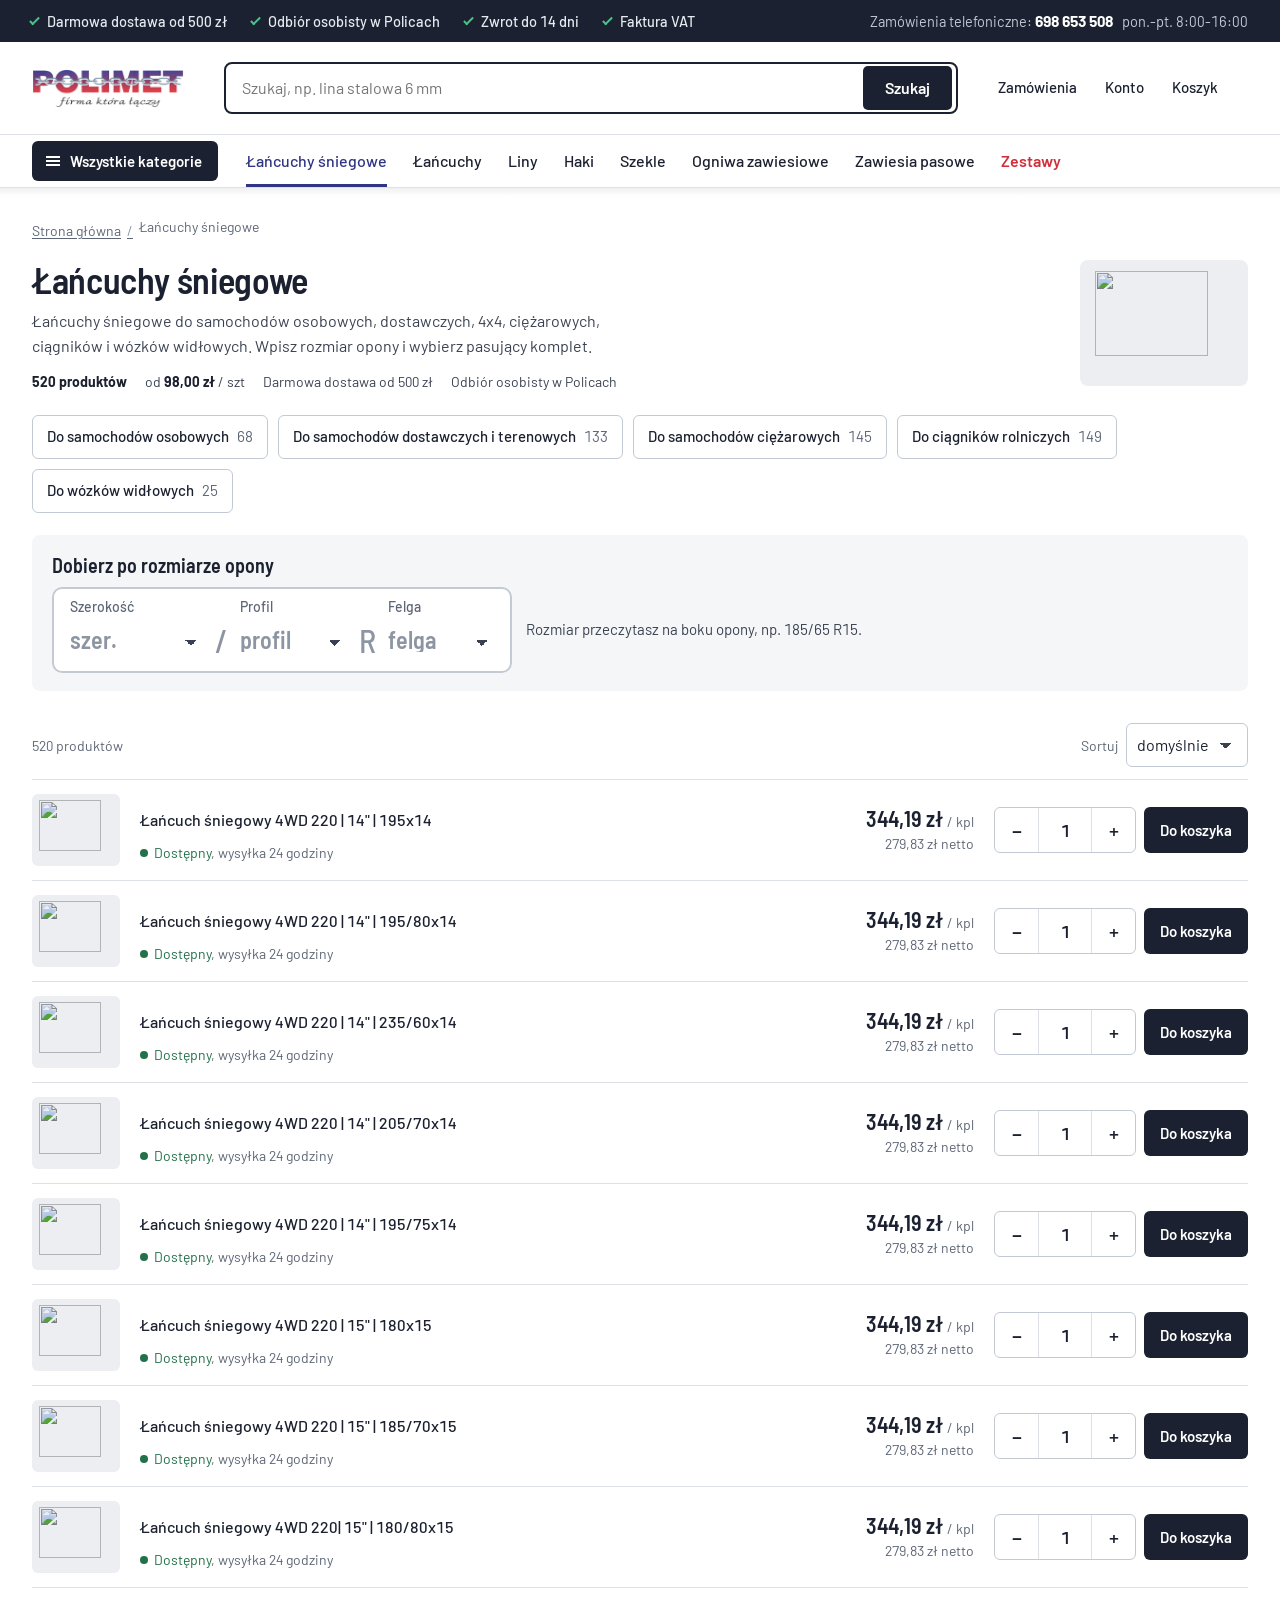
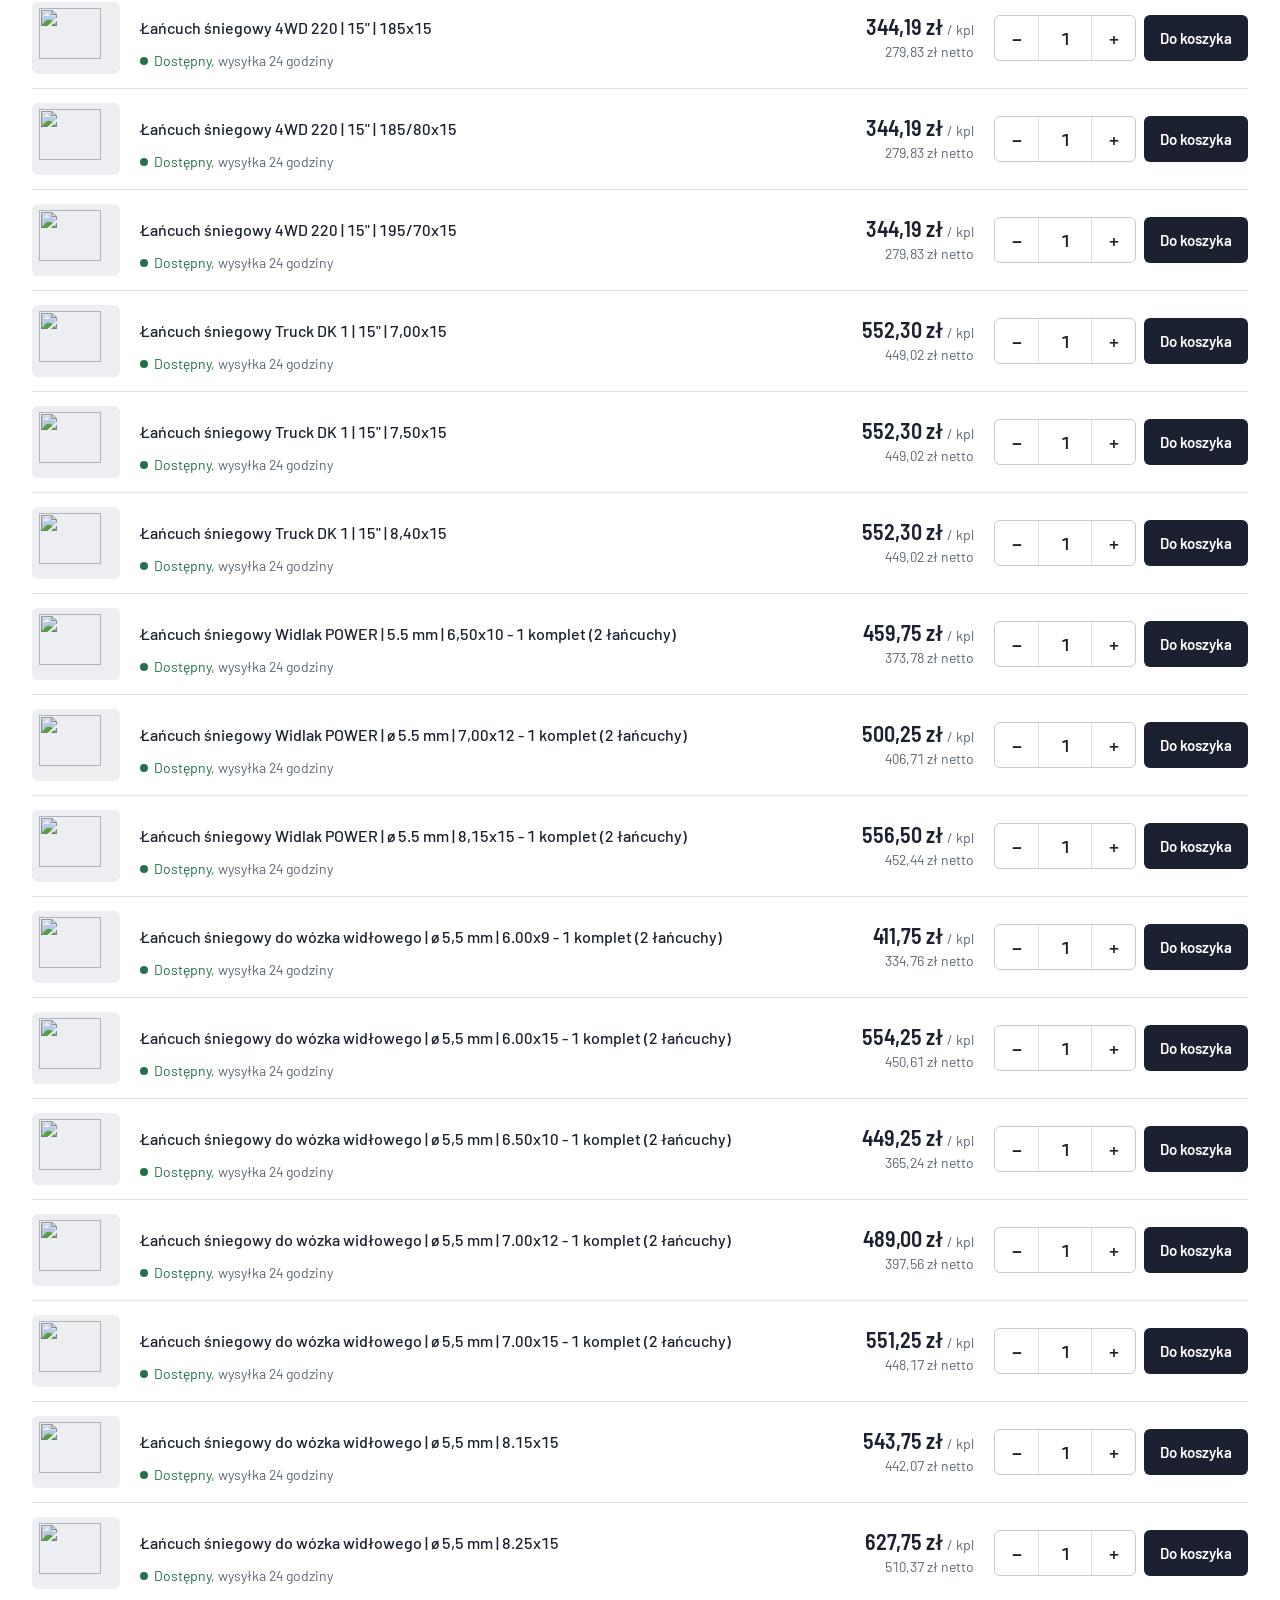
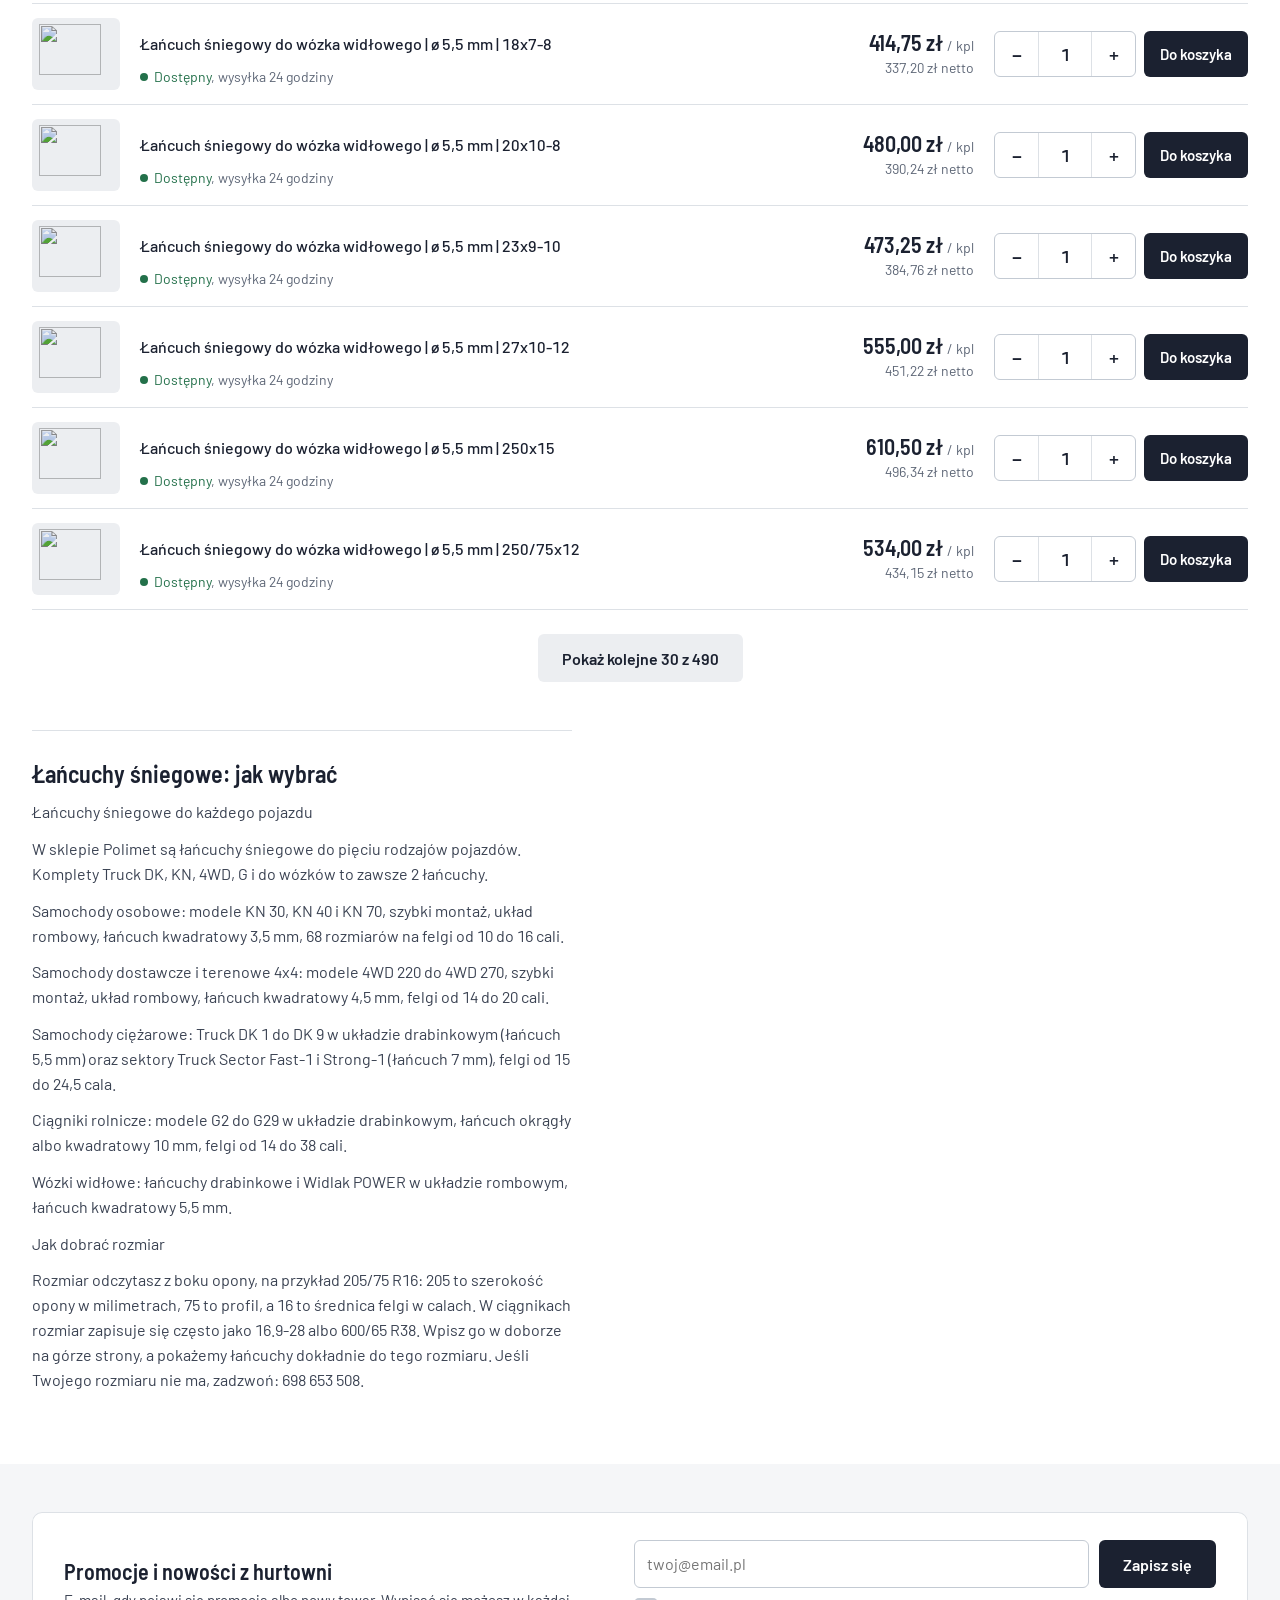
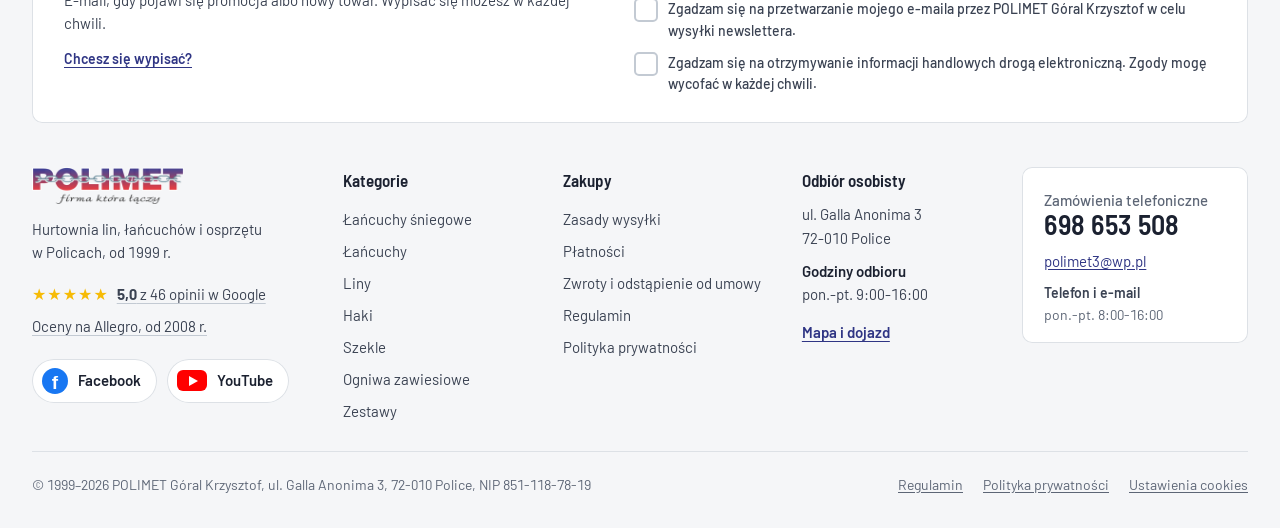
==== commit a083813a: "Poprawki po uwagach klienta: adres, felgi 22,5, śruby rzymskie i łączniki w zestawie, zdjęcie haków," ====
--- a/kategoria.html
+++ b/kategoria.html
@@ -126,7 +126,7 @@
       </nav>
       <div class="stopka__kol">
         <p class="stopka__tytul">Odbiór osobisty</p>
-        <p>ul. Galla Anonima 3a<br>72-010 Police</p>
+        <p>ul. Galla Anonima 3<br>72-010 Police</p>
         <p><span class="stopka__et">Godziny odbioru</span><br>pon.-pt. 9:00-16:00</p>
         <p><a class="stopka__mapa" href="https://www.google.com/maps?cid=14561847575084938255">Mapa i dojazd</a></p>
       </div>
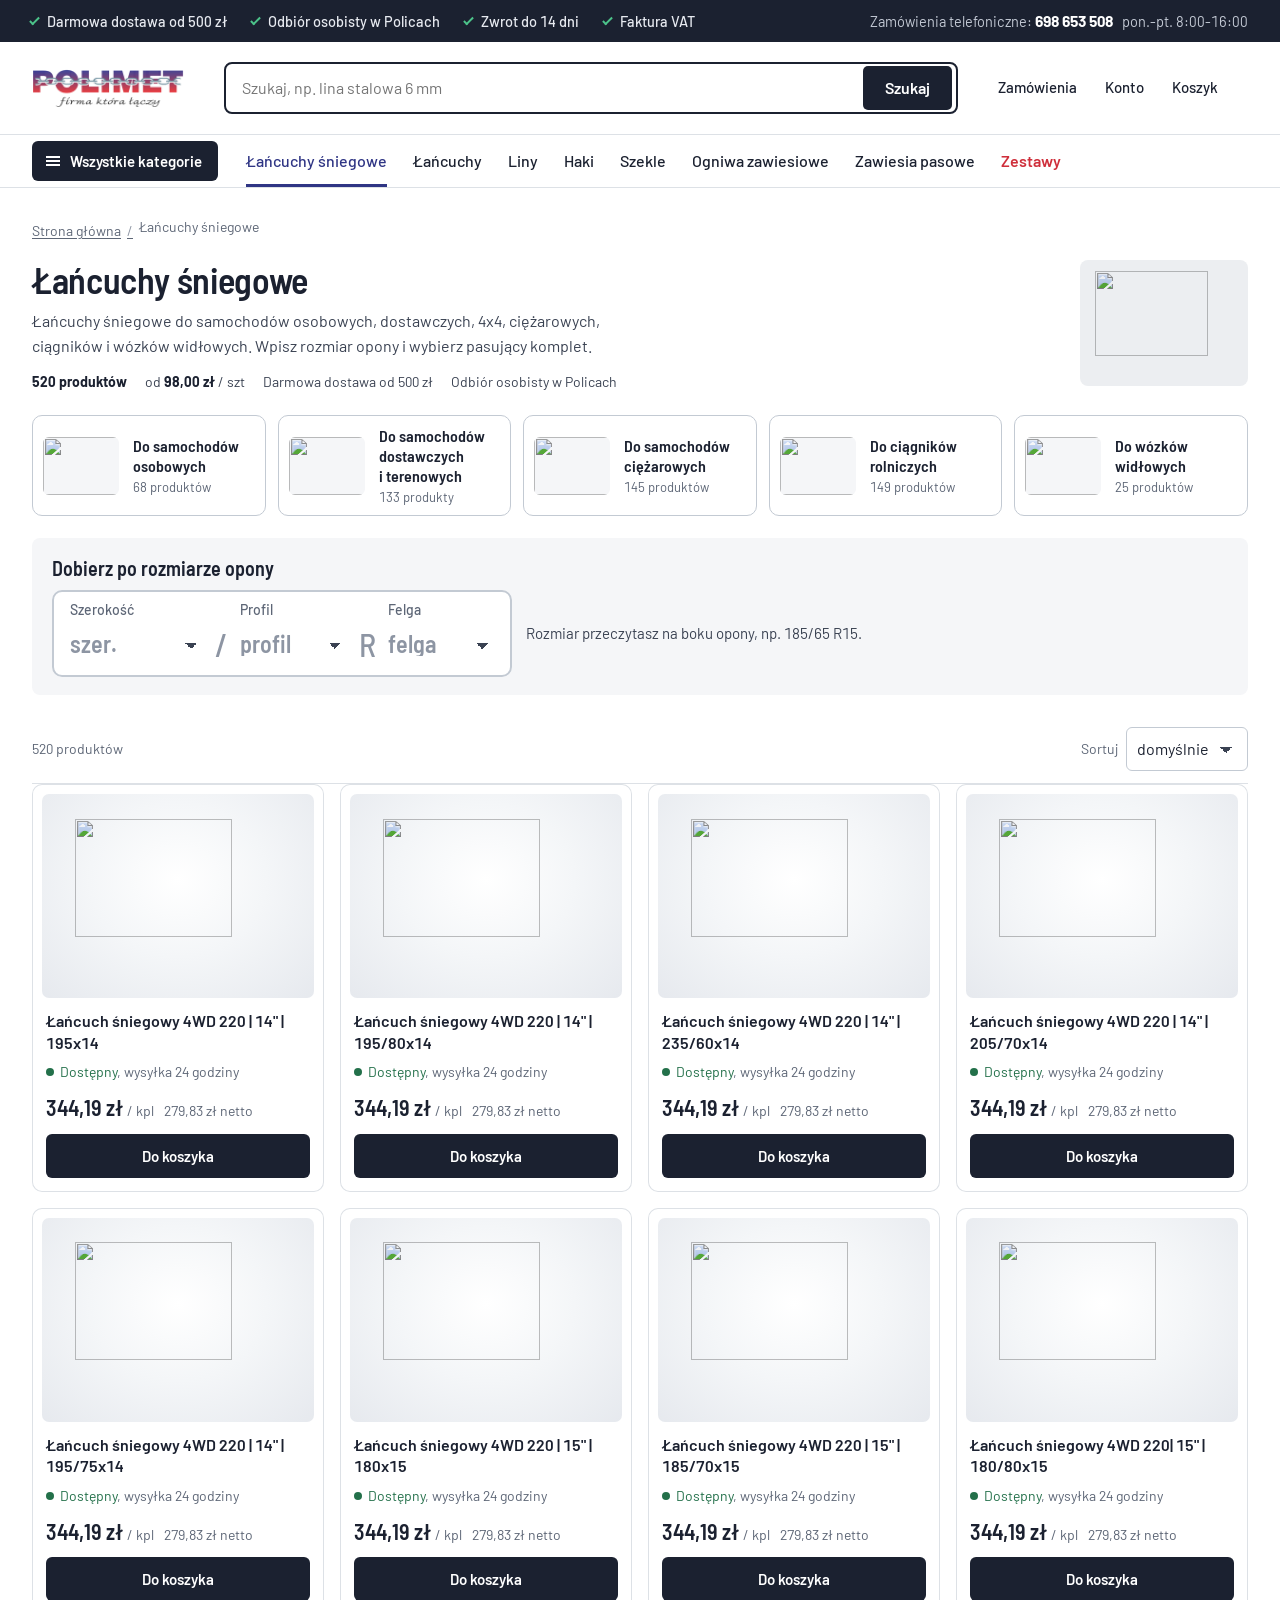
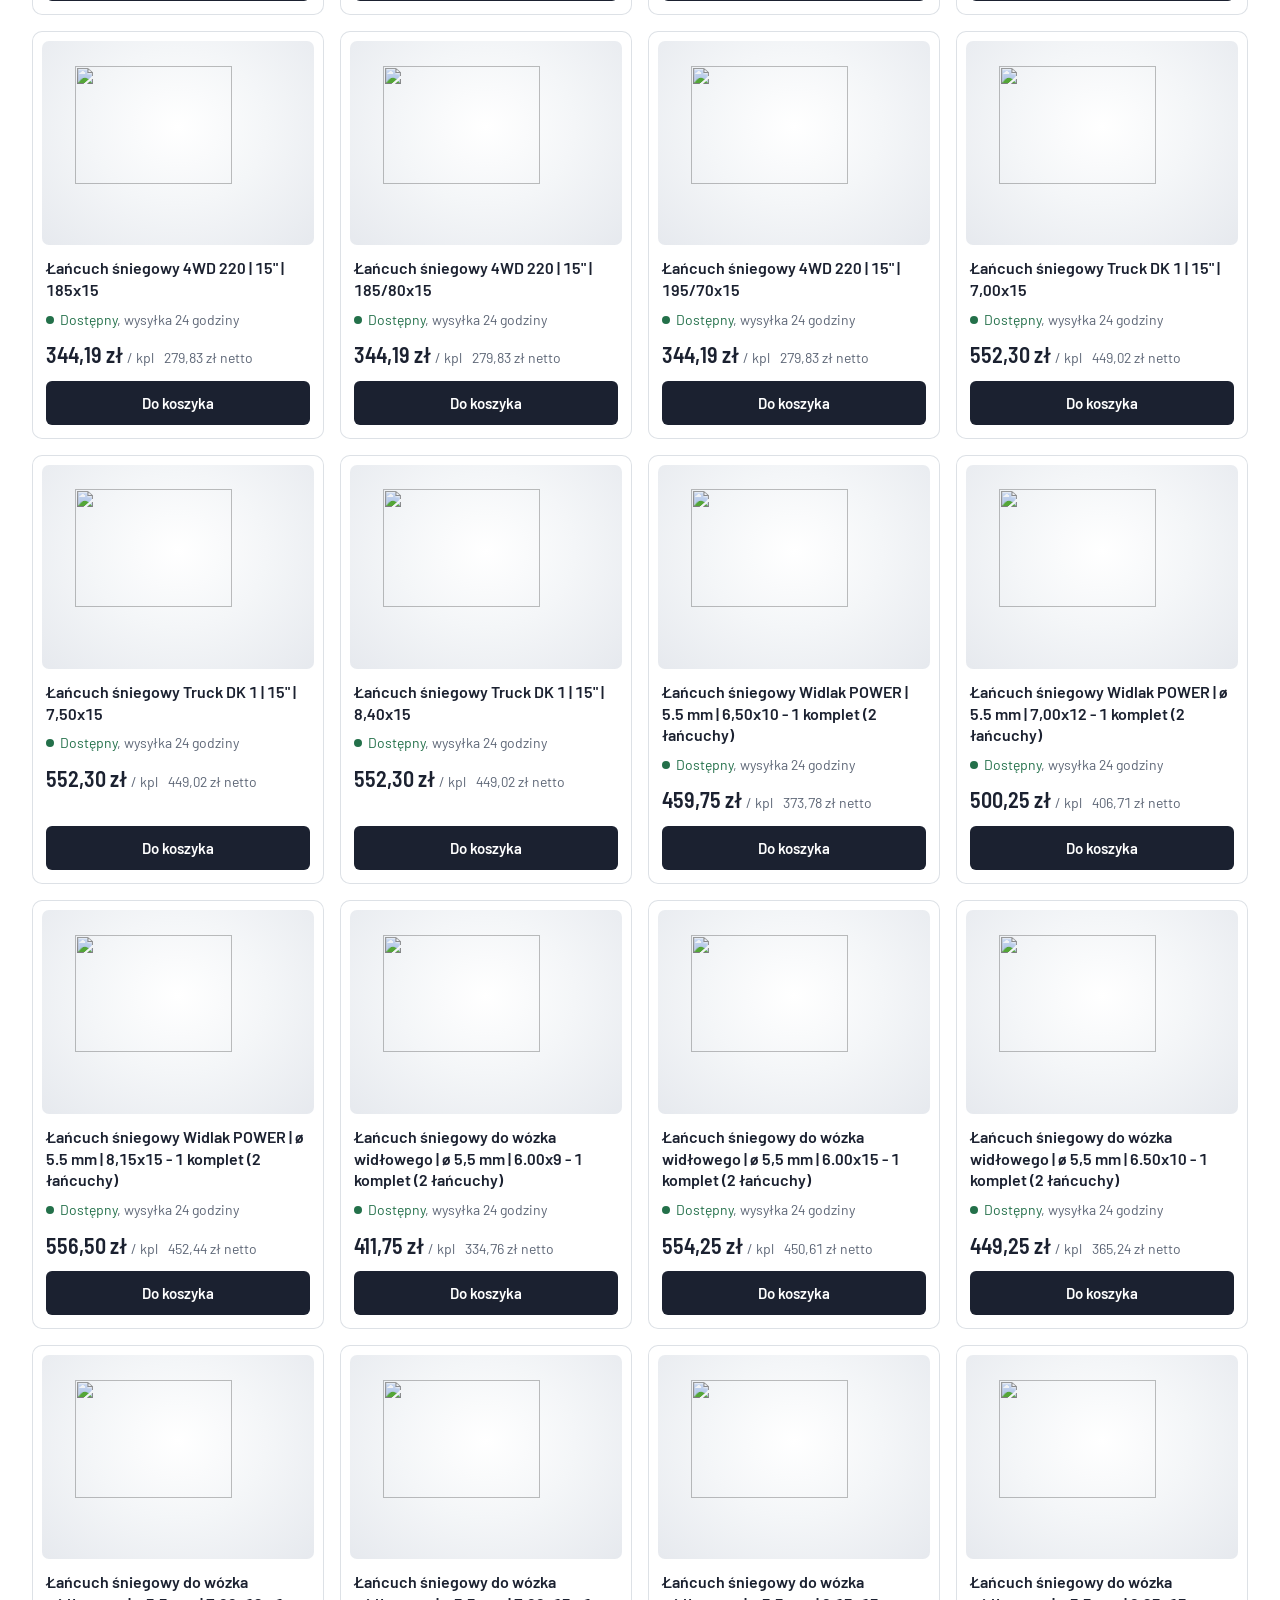
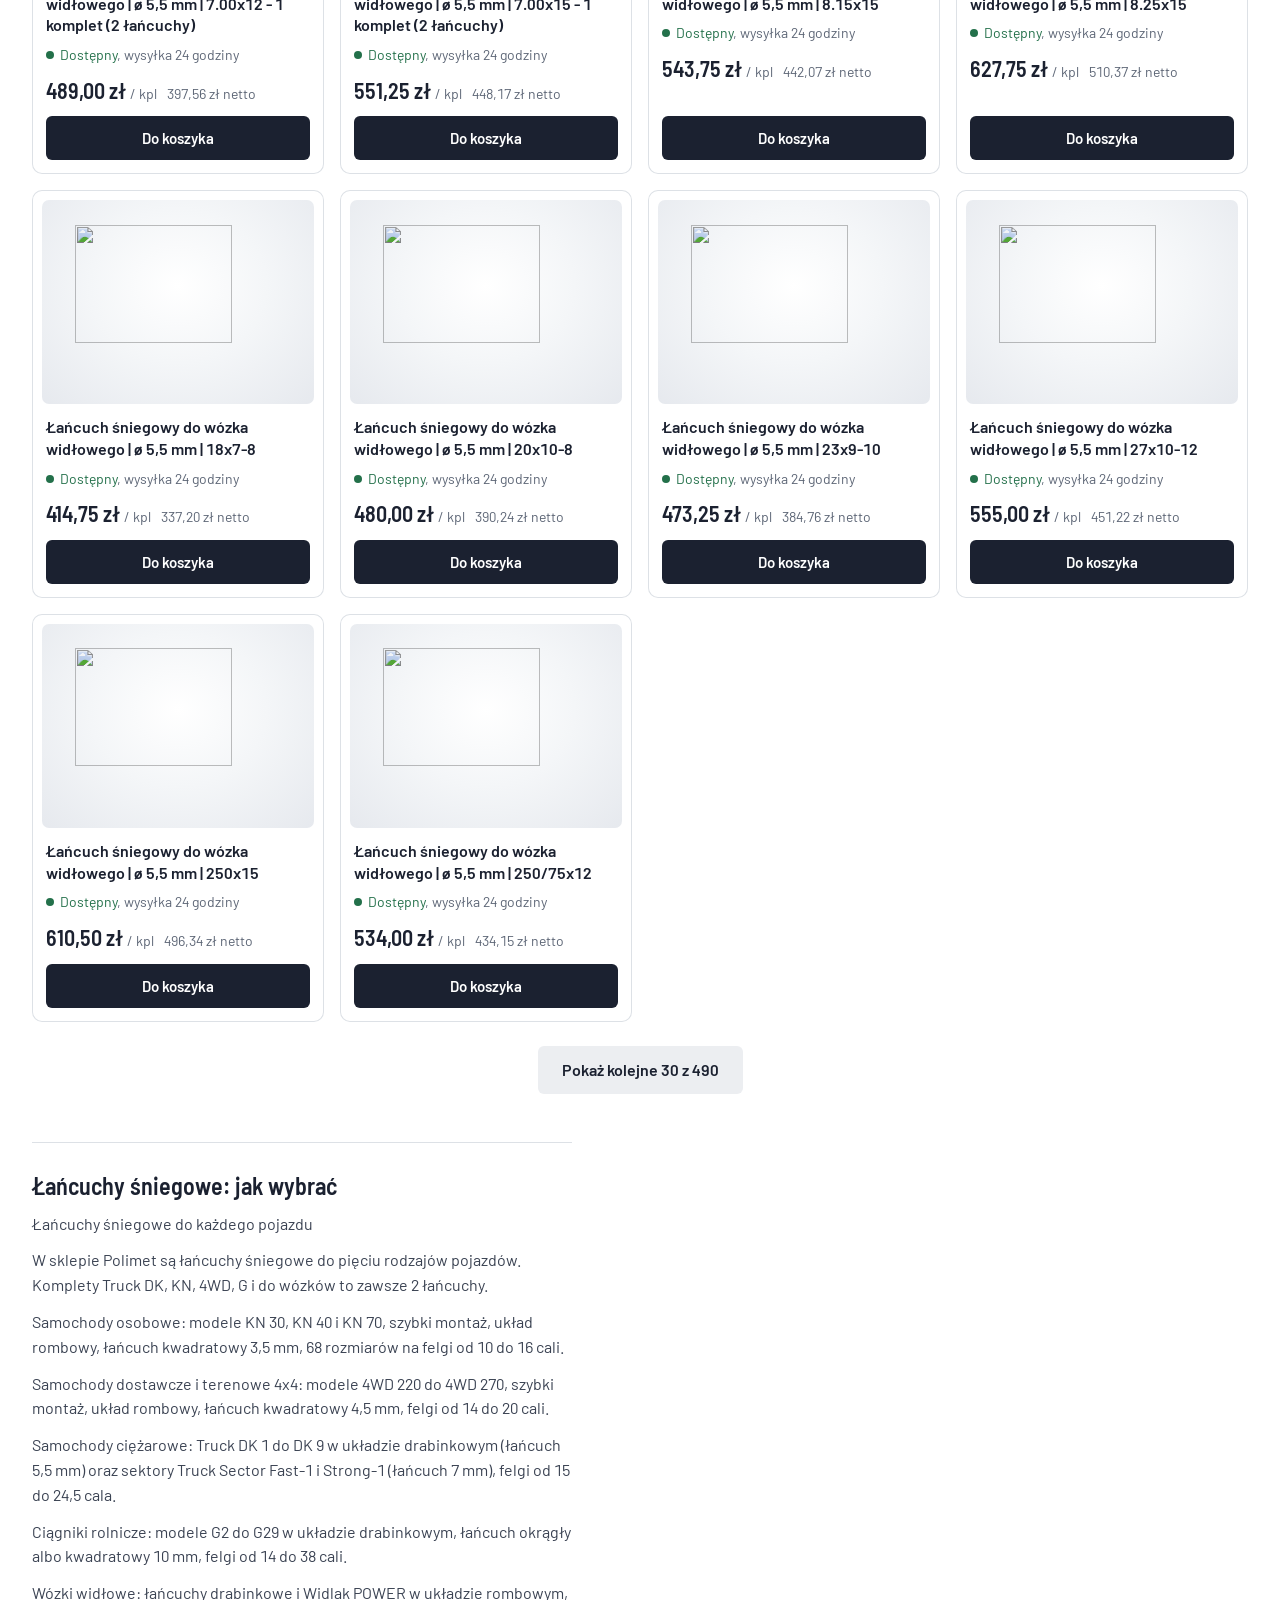
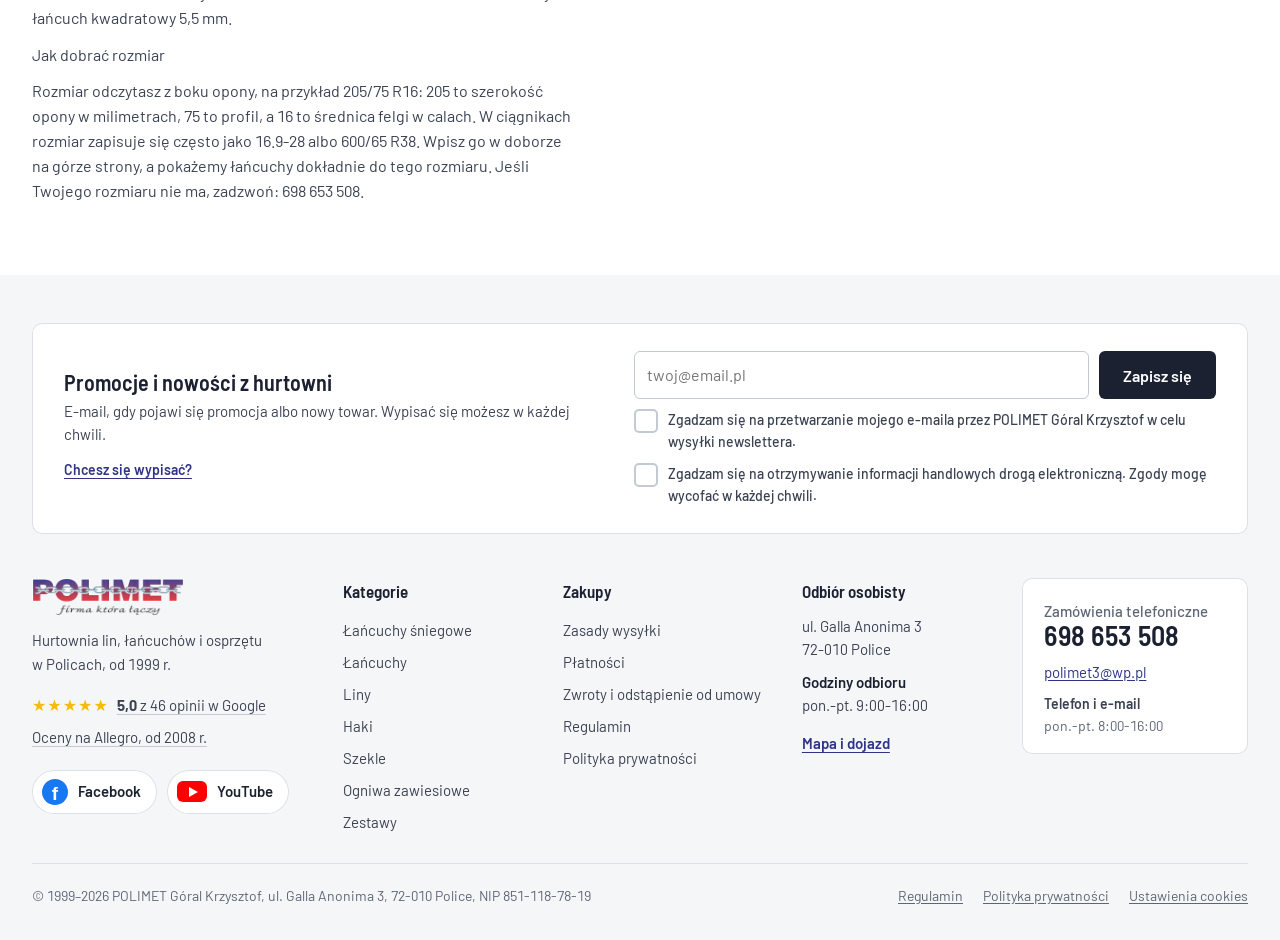
==== commit efd6b499: "Lista produktów w kategoriach i wyszukiwaniu jako siatka kart z ceną brutto i netto; tło sekcji dobo" ====
--- a/kategoria.html
+++ b/kategoria.html
@@ -86,7 +86,7 @@
         <option value="">domyślnie</option><option value="c">cena rosnąco</option><option value="-c">cena malejąco</option><option value="n">nazwa A-Z</option>
       </select></label>
     </div>
-    <ul class="wiersze" data-lista></ul>
+    <ul class="karty karty--lista" data-lista></ul>
     <p class="wiecej" data-wiecej hidden><button class="btn btn--c" type="button">Pokaż więcej produktów</button></p>
     <section class="kat-opis" data-opis-dol hidden></section>
 
--- a/css/styl.css
+++ b/css/styl.css
@@ -8,7 +8,7 @@
   --cynk:#eceef1;--cynk2:#f5f6f8;--rysa:#dde1e6;--pole:#c3cad3;
   --indygo:#2f3584;--indygo2:#e9eaf5;--czerwien:#cf2f3b;--ok:#23704a;
   --f:'Barlow','Barlow Zapas',system-ui,sans-serif;--t:'Barlow Semi Condensed','Barlow Semi Zapas','Barlow',sans-serif;
-  --szer:1280px;--r:6px;
+  --szer:1800px;--r:6px;
 }
 *,*::before,*::after{box-sizing:border-box}
 [hidden]:not(.licznik){display:none!important}
@@ -109,11 +109,31 @@
 .okr > *:not(:last-child)::after{content:"/";margin-left:6px;color:var(--szary2)}
 .kat-g h1{font:600 36px/1.1 var(--t);letter-spacing:-.01em}
 .kat-g__opis{margin-top:10px;color:var(--grafit);max-width:66ch}
-.podkat{display:flex;flex-wrap:wrap;gap:10px;margin:22px 0}
-.podkat a{display:inline-flex;align-items:center;gap:8px;min-height:44px;padding:0 14px;border:1px solid var(--pole);border-radius:var(--r);color:var(--stal);text-decoration:none;font-size:15px;font-weight:500}
-.podkat a span{color:var(--szary);font-weight:400}
+/* podkategorie jako kafelki: zdjęcie, nazwa w 1-2 liniach, liczba produktów (11.11: czytelniejsze niż pigułki) */
+/* flex zamiast siatki: kafelki rosną do 360 px, 5 pozycji mieści się w jednym rzędzie od 1280 px */
+.podkat{display:flex;flex-wrap:wrap;gap:12px;margin:22px 0}
+.podkat > li{flex:1 1 210px;max-width:360px;display:flex}
+.podkat a{flex:1}
+.podkat a{display:flex;align-items:center;gap:14px;min-height:80px;padding:10px 16px 10px 10px;border:1px solid var(--pole);border-radius:10px;background:#fff;color:var(--stal);text-decoration:none}
+.podkat__img{flex:none;display:grid;place-items:center;width:76px;height:58px;border-radius:6px;background:var(--cynk2);overflow:hidden}
+.podkat__img img{width:100%;height:100%;object-fit:contain;mix-blend-mode:multiply}
+.podkat__t{display:grid;gap:3px;min-width:0}
+.podkat__t b{font:600 16px/1.25 var(--t)}
+.podkat__t span{font-size:13px;line-height:1.3;color:var(--szary)}
 .podkat a[aria-current]{background:var(--stal);border-color:var(--stal);color:#fff}
-.podkat a[aria-current] span{color:#c9ced8}
+.podkat a[aria-current] .podkat__t span{color:#c9ced8}
+.podkat a[aria-current] .podkat__img{background:#fff}
+.podkat a:focus-visible{outline:3px solid var(--indygo);outline-offset:2px}
+@media (max-width:640px){
+  /* telefon: przewijany rząd kart z dużym zdjęciem; widać kawałek kolejnej karty, więc wiadomo, że jest ich więcej.
+     Lista jedna pod drugą wypychała dobór rozmiaru i produkty poza pierwszy ekran. */
+  .podkat{flex-wrap:nowrap;overflow-x:auto;scroll-snap-type:x mandatory;scroll-padding:0 16px;gap:10px;margin:18px -16px;padding:0 16px 6px;scrollbar-width:none}
+  .podkat::-webkit-scrollbar{display:none}
+  .podkat > li{flex:0 0 41%;max-width:none;scroll-snap-align:start}
+  .podkat a{flex-direction:column;align-items:stretch;gap:8px;min-height:0;padding:8px}
+  .podkat__img{width:100%;height:auto;aspect-ratio:4/3}
+  .podkat__t b{font-size:15px;line-height:1.2}
+}
 .narzedzia{display:flex;justify-content:space-between;align-items:center;gap:16px;padding:12px 0;border-bottom:1px solid var(--rysa);font-size:14px;color:var(--szary)}
 .narzedzia label{display:flex;align-items:center;gap:8px;font-weight:400;color:var(--szary)}
 .narzedzia select{width:auto;min-height:44px;margin:0;padding:6px 10px;font-size:16px}
@@ -801,6 +821,7 @@
 .stopka__w{display:grid;grid-template-columns:1.5fr 1fr 1.1fr 1fr 1.25fr;gap:40px;align-items:start}
 .stopka__tytul{margin:0 0 12px;font:600 17px/1.2 var(--t);color:var(--stal)}
 .stopka ul{margin:0;padding:0;list-style:none}
+.stopka li a{display:inline-flex;align-items:center;min-width:44px}
 .stopka__kol li a,.stopka__kol p a{display:inline-flex;align-items:center;min-height:32px;color:var(--grafit);text-decoration:none}
 .stopka__kol p{margin:0 0 10px;line-height:1.55}
 .stopka__firma img{display:block;margin-bottom:14px}
@@ -993,12 +1014,9 @@
 }
 @media (max-width:374px){.pasek__lista li:nth-child(3){display:none}}
 
-/* komputer: nagłówek z wyszukiwarką i koszykiem przyklejony przy przewijaniu */
+/* komputer: nagłówek przewija się razem ze stroną (11.11: bez przyklejania) */
 @media (min-width:1081px){
   .pasek__w{height:42px;padding-top:0;padding-bottom:0}
-  .gora{position:sticky;top:-42px;z-index:30;background:#fff}
-  .gora::after{content:"";position:absolute;left:0;right:0;bottom:-8px;height:8px;background:linear-gradient(rgba(27,33,48,.07),rgba(27,33,48,0));pointer-events:none}
-  html{scroll-padding-top:170px}
 }
 
 /* przypomnienie o koszyku (strona główna, gdy coś w nim jest) */
@@ -1030,3 +1048,94 @@
 .kup__rozm select{display:block;width:100%;margin-top:6px;font-weight:400}
 .kup__pyt{margin:16px 0 0;padding:12px 14px;border-radius:8px;background:var(--cynk2);font-size:15px;color:var(--grafit)}
 .kup__pyt a{font-weight:600;color:var(--indygo);white-space:nowrap}
+
+/* 11.11: większy hero na stronie głównej. Na komputerze wychodzi poza kontener prawie na całą szerokość okna
+   (do 1736 px), zajmuje pierwszy ekran, tekst zostaje w linii z logo; większy nagłówek, opis, przyciski i liczby. */
+@media (min-width:1081px){
+  /* kontener ma teraz 1800 px, więc hero nie wychodzi już poza niego (--wy zostaje 0) */
+  .str-glowna{--wy:0px}
+  .str-glowna .start{
+    min-height:clamp(600px, calc(100vh - 240px), 820px)}
+  .str-glowna .start__tekst{margin:auto 0;padding:56px 48px 48px 64px;max-width:1080px}
+  .str-glowna .start h1{font-size:clamp(60px, 4.7vw, 86px);line-height:1;letter-spacing:-.018em}
+  .str-glowna .start__haslo{font-size:18px;margin-bottom:18px}
+  .str-glowna .start__lead{margin-top:22px;font-size:21px;line-height:1.55;max-width:44ch}
+  .str-glowna .start__cta{margin-top:34px;gap:14px}
+  .str-glowna .start__cta .btn{min-height:58px;padding:0 32px;font-size:18px}
+  .str-glowna .start__oc{margin-top:24px;font-size:17px}
+  .str-glowna .start__oc .op-gw{font-size:22px}
+  .str-glowna .start__foto{width:62%}
+  .str-glowna .start .start__fakty{padding:0 calc(max(64px, var(--wy)) - 32px)}
+  .str-glowna .start__fakty li,.str-glowna .start__fakty li:first-child{padding:24px 32px}
+  .str-glowna .start__fakty li:first-child{border-left:0}
+  .str-glowna .start .start__fakty b{font-size:34px}
+  .str-glowna .start__fakty li{font-size:15px}
+}
+@media (max-width:640px){
+  .str-glowna .start__tekst{padding:40px 22px 30px}
+  .str-glowna .start h1{font-size:38px;line-height:1.04}
+  .str-glowna .start__lead{font-size:17px;margin-top:16px}
+  .str-glowna .start__cta .btn{min-height:56px;font-size:17px}
+  .str-glowna .start .start__fakty b{font-size:24px}
+}
+/* 11.11: przy szerszym kontenerze konfigurator zestawu zostaje w wygodnej szerokości */
+[data-konfig]{max-width:1240px}
+
+/* ======================= 11.11: ILUSTRACJE TECHNICZNE =======================
+   Jeden styl: cienka linia, kreskowanie, jeden czerwony akcent. Tła rysunków = tła sekcji, żeby nie było ramek. */
+/* dobór łańcuchów: bok opony z zaznaczonym miejscem rozmiaru, zamiast zdjęcia w tle */
+.sezon{background:#192030;grid-template-columns:minmax(0,1fr) minmax(300px,42%);gap:40px;align-items:center}
+.sezon::after{display:none}
+.sezon__ilu{margin:0;min-width:0}
+/* tło sekcji = tło rysunku (#192030); brzegi rysunku miękko wygaszone, żeby nie było widać prostokąta */
+.sezon__ilu img{display:block;width:100%;height:auto;-webkit-mask-image:linear-gradient(90deg,transparent,#000 7%,#000 93%,transparent),linear-gradient(180deg,transparent,#000 8%,#000 92%,transparent);-webkit-mask-composite:source-in;mask-image:linear-gradient(90deg,transparent,#000 7%,#000 93%,transparent),linear-gradient(180deg,transparent,#000 8%,#000 92%,transparent);mask-composite:intersect}
+.sezon__ilu figcaption{margin-top:10px;font-size:15px;line-height:1.4;color:#d3d8e2;text-align:center}
+.sezon__ilu b{color:#fff;white-space:nowrap}
+@media (max-width:1080px){.sezon{grid-template-columns:1fr}.sezon__ilu{max-width:520px}}
+/* zakupy dla firm: rysunek hurtowni obok tekstu, lista korzyści pod spodem w jednym rzędzie */
+.firmy{background:#e4e6f6;grid-template-areas:"tekst ilu" "lista lista";grid-template-columns:minmax(0,1.1fr) minmax(0,1fr);row-gap:32px}
+.firmy__g{grid-area:tekst}
+.firmy__ilu{grid-area:ilu;margin:0;min-width:0;justify-self:end;width:min(100%,520px)}
+.firmy__ilu img{display:block;width:100%;height:auto}
+.firmy .firmy__lista{grid-area:lista}
+@media (min-width:1081px){
+  .firmy .firmy__lista{grid-template-columns:repeat(4,1fr)}
+  .firmy .firmy__lista li{border-top:0;border-left:1px solid var(--rysa)}
+  .firmy .firmy__lista li:first-child{border-left:0}
+}
+@media (max-width:1080px){.firmy{grid-template-areas:"tekst" "ilu" "lista";grid-template-columns:1fr}.firmy__ilu{justify-self:start;width:min(100%,420px)}}
+/* zestaw do liny: rysunek składu zestawu obok nagłówka */
+.zest__g--ilu{display:grid;grid-template-columns:minmax(0,1fr) minmax(0,1fr);gap:32px;align-items:center;max-width:1240px;margin-bottom:24px}
+.zest__g--ilu > div{max-width:70ch}
+.zest__ilu{margin:0;min-width:0;border-radius:10px;background:#f2f4f7;overflow:hidden}
+.zest__ilu img{display:block;width:100%;height:auto}
+.zest__ilu figcaption{padding:0 16px 14px;font-size:14px;line-height:1.4;color:var(--grafit);text-align:center}
+@media (max-width:1080px){.zest__g--ilu{grid-template-columns:1fr;gap:20px}}
+/* puste stany: otwarte ogniwo */
+.pusto__ilu{display:block;width:120px;height:120px;margin:0 0 12px}
+.pusto--duze .pusto__ilu{width:160px;height:160px;margin-bottom:16px}
+li.pusto--ilu{list-style:none}
+.pusto--koszyk{padding:40px 0 56px}
+.pusto--koszyk p{color:var(--grafit)}
+.pusto--koszyk p + p{margin-top:16px}
+
+/* 11.11: lista produktów w kategorii i wyszukiwaniu jako siatka kart (jak „Polecane”), cena brutto i netto przy przycisku */
+.karty--lista{grid-template-columns:repeat(auto-fill,minmax(240px,1fr));gap:16px;margin:0;padding:0;list-style:none}
+@media (min-width:1081px){.karty.karty--lista{grid-template-columns:repeat(auto-fill,minmax(250px,1fr))}}
+.kp--lista .kp__n{margin-top:12px;font-size:16px}
+.kp--lista .kp__dost .brak-kropka{color:var(--szary)}
+.kp__ceny{display:flex;flex-wrap:wrap;align-items:baseline;gap:2px 10px;margin:12px 4px 0}
+.kp__ceny .cena{font-size:22px}
+.kp__ceny .netto{font-size:14px;color:var(--szary)}
+.kp__min{flex-basis:100%;font-size:14px;color:var(--szary)}
+.kp--lista .kp__dol{padding-top:12px}
+.kp--lista .kp__dol form,.kp--lista .kp__dol .btn-pow{flex:1 1 100%}
+.kp--lista .kp__dol .btn{width:100%}
+.karty--lista > .pusto{grid-column:1/-1}
+@media (max-width:640px){
+  .karty.karty--lista{grid-template-columns:repeat(2,minmax(0,1fr));gap:10px}
+  .kp--lista .kp__n{font-size:15px;line-height:1.3}
+  .kp__ceny{margin-top:10px}
+  .kp__ceny .cena{font-size:19px}
+  .kp__ceny .netto{flex-basis:100%;font-size:14px}
+}
